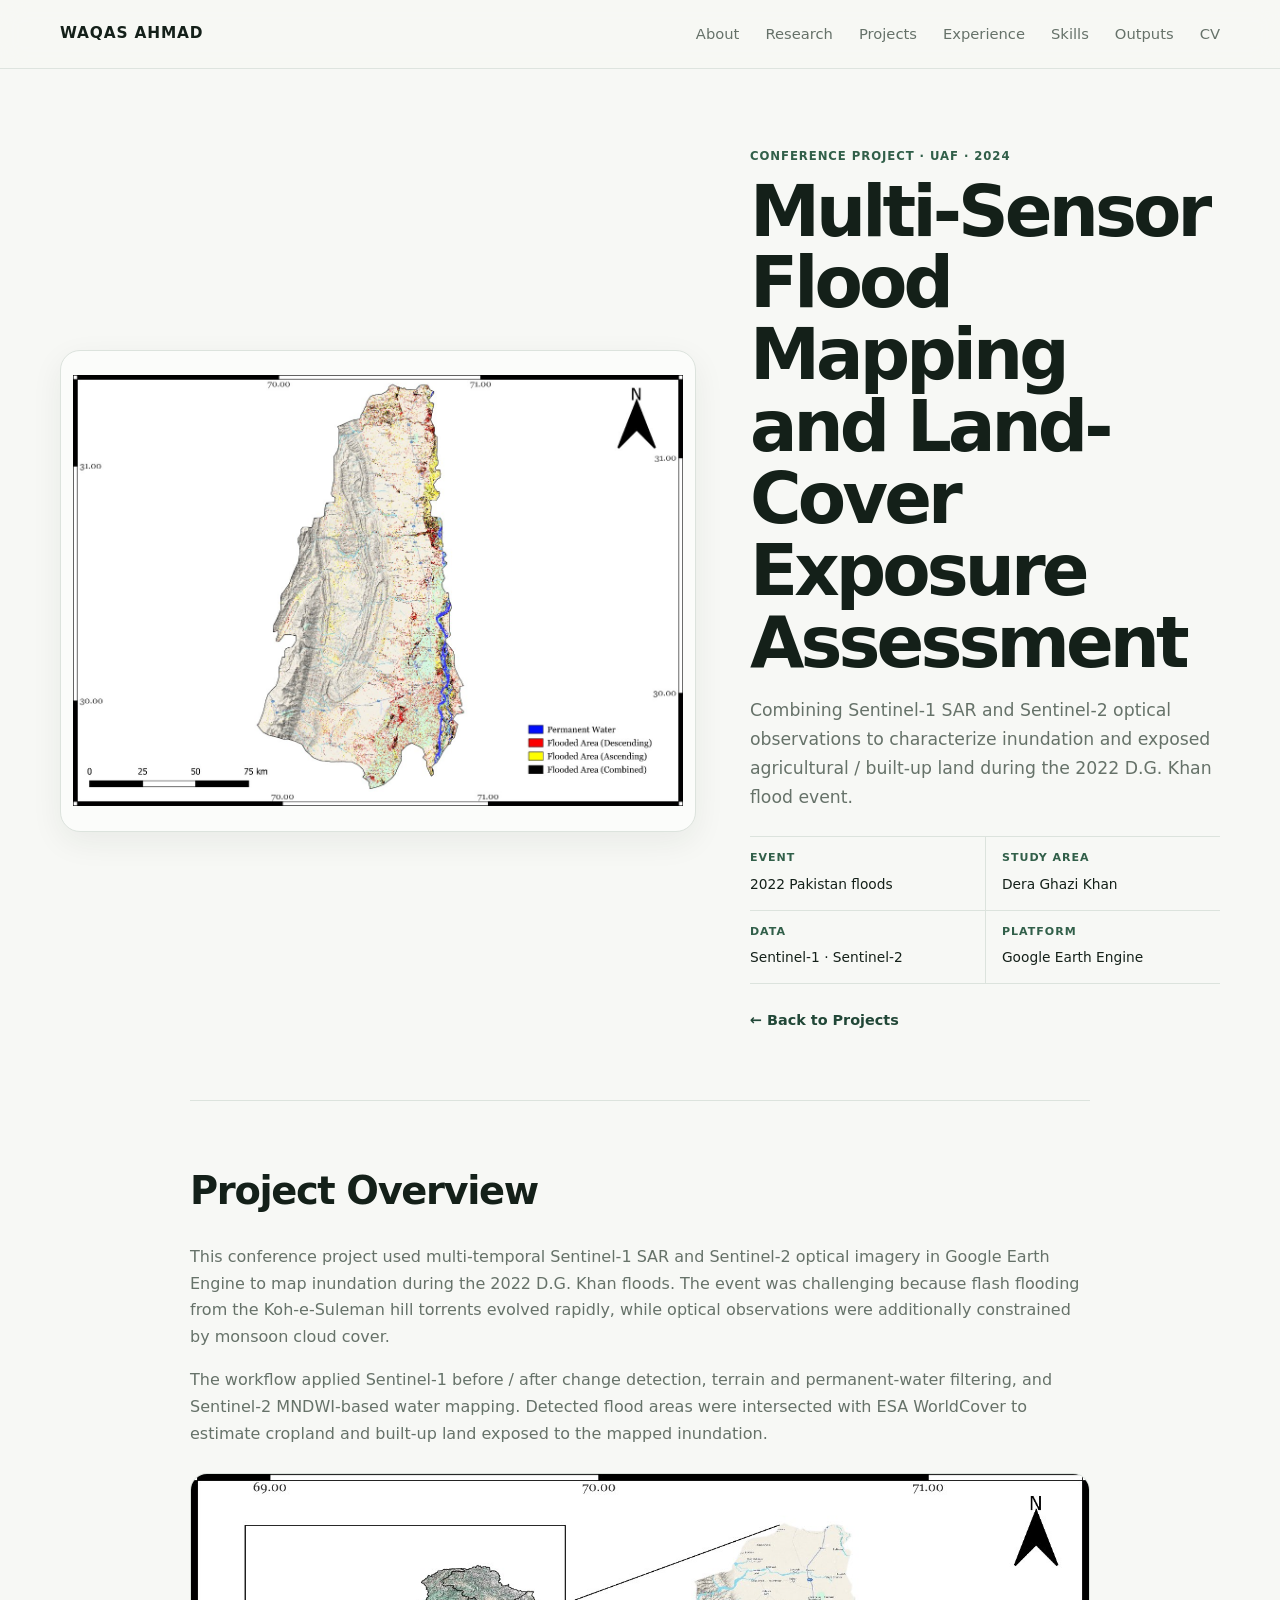
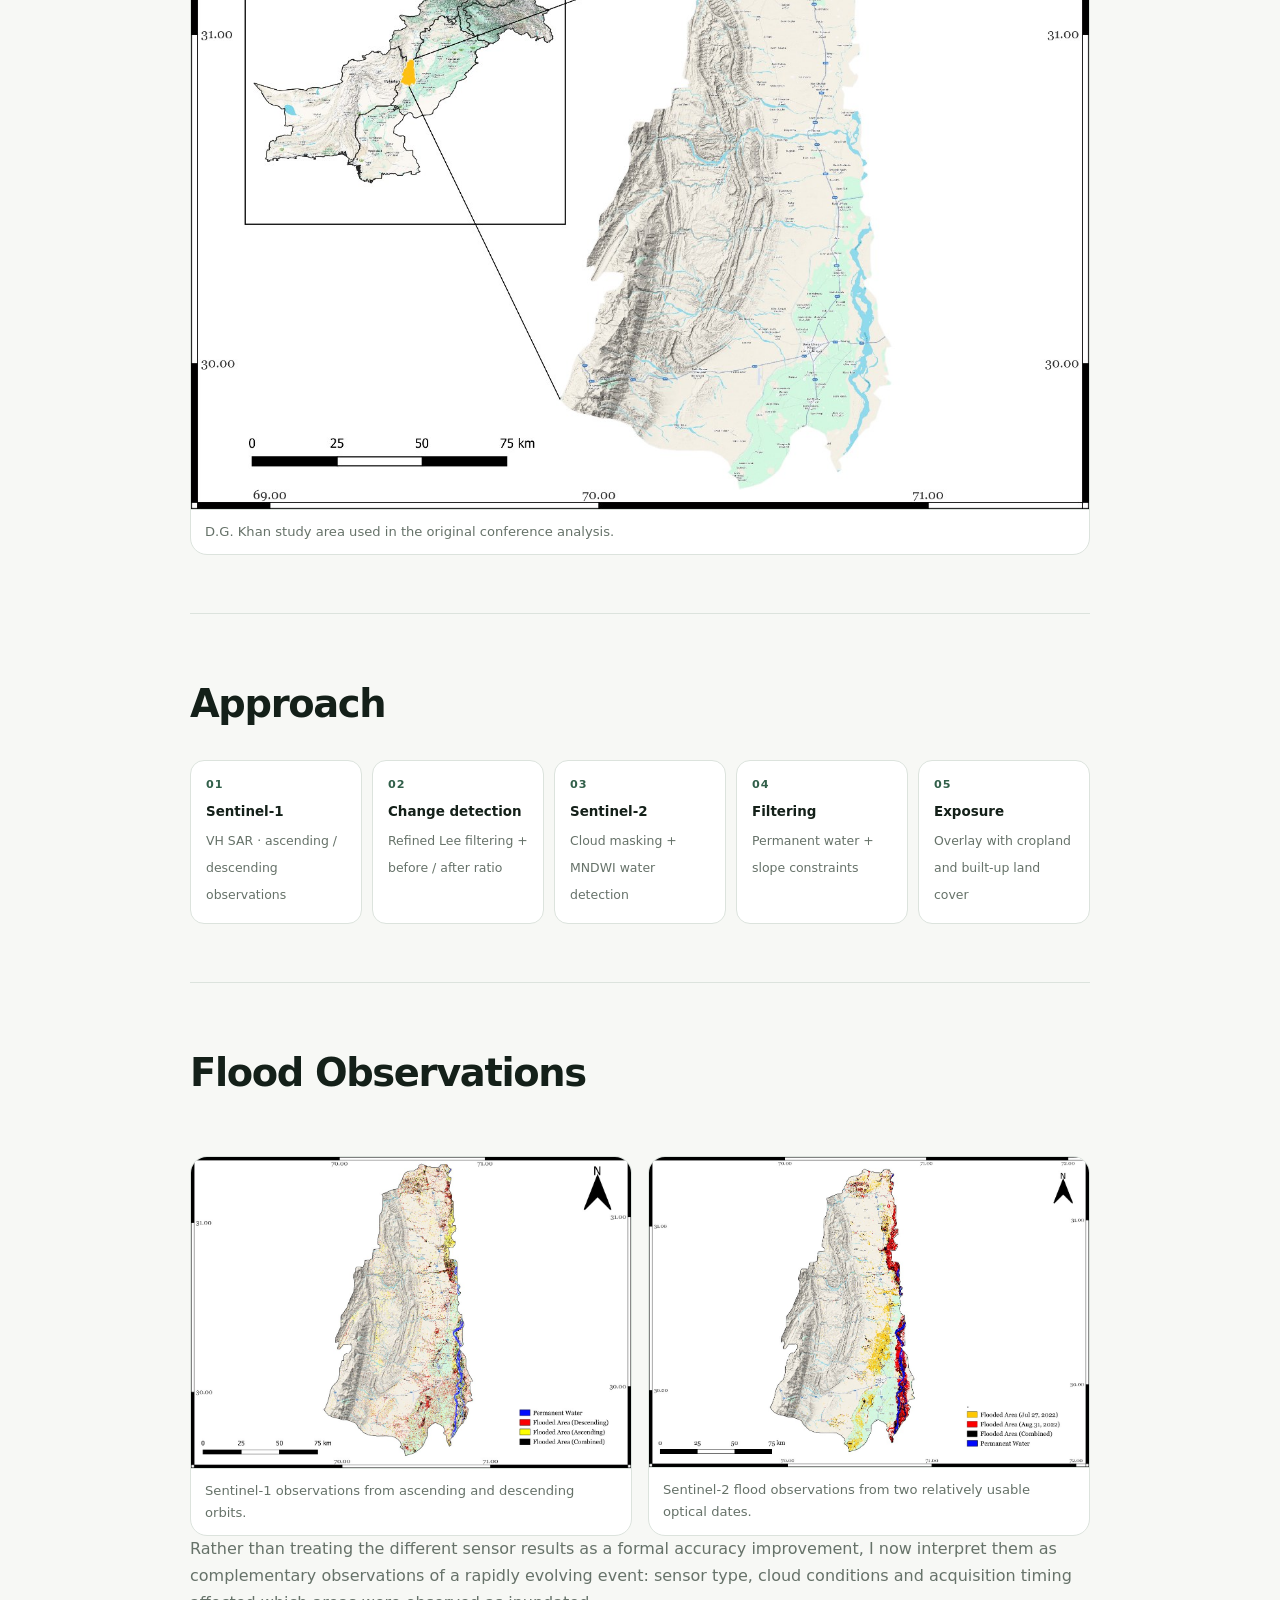
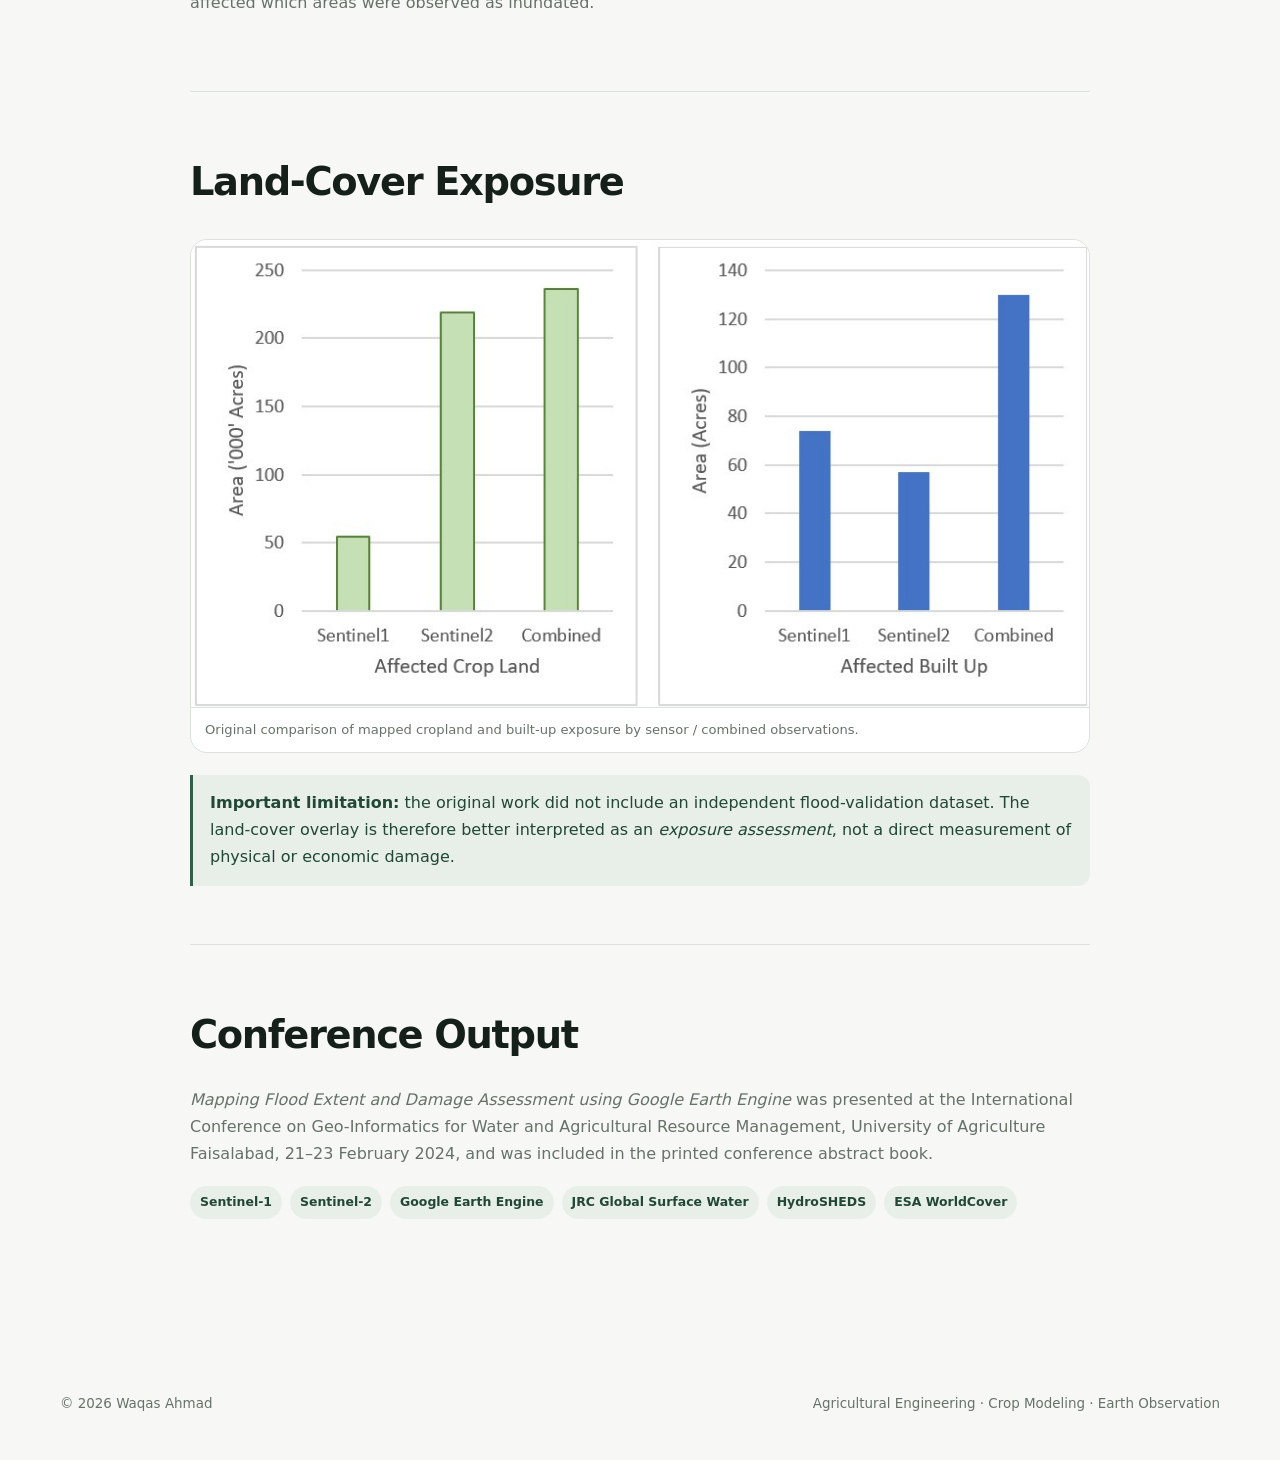
==== projects/flood-mapping.html @ 1b523e3c "Initial portfolio website 1st time uploading portfolio" ====
<!doctype html>
<html lang="en">
<head>
<meta charset="utf-8">
<meta name="viewport" content="width=device-width, initial-scale=1">
<meta name="description" content="Multi-Sensor Flood Mapping and Land-Cover Exposure Assessment — project by Waqas Ahmad.">
<title>Multi-Sensor Flood Mapping and Land-Cover Exposure Assessment | Waqas Ahmad</title>
<link rel="stylesheet" href="../styles.css">
</head>
<body>

<header class="site-header">
  <div class="container navbar">
    <a class="brand" href="../index.html">WAQAS AHMAD</a>
    <button class="menu-btn" aria-label="Toggle navigation">☰</button>
    <nav class="nav">
      <a href="../index.html#about">About</a>
      <a href="../index.html#research">Research</a>
      <a href="../index.html#projects">Projects</a>
      <a href="../index.html#experience">Experience</a>
      <a href="../index.html#skills">Skills</a>
      <a href="../index.html#outputs">Outputs</a>
      <a href="../assets/Waqas_Ahmad_CV.pdf">CV</a>
    </nav>
  </div>
</header>
<main>
<section class="project-page-hero">
  <div class="container project-hero-grid">
    <div class="project-hero-media">
      <img src="../assets/images/flood-sentinel1.jpg" alt="Sentinel-1 flood extent mapping output for D.G. Khan during the 2022 Pakistan floods" data-fallback>
      <span class="fallback-copy"></span>
    </div>
    <div>
      <div class="label">Conference Project · UAF · 2024</div>
      <h1>Multi-Sensor Flood Mapping and Land-Cover Exposure Assessment</h1>
      <p class="project-one-liner">Combining Sentinel-1 SAR and Sentinel-2 optical observations to characterize inundation and exposed agricultural / built-up land during the 2022 D.G. Khan flood event.</p>
      <div class="project-meta"><div class="meta-item"><b>Event</b><span>2022 Pakistan floods</span></div><div class="meta-item"><b>Study area</b><span>Dera Ghazi Khan</span></div><div class="meta-item"><b>Data</b><span>Sentinel-1 · Sentinel-2</span></div><div class="meta-item"><b>Platform</b><span>Google Earth Engine</span></div></div>
      <a class="back" href="../index.html#projects">← Back to Projects</a>
    </div>
  </div>
</section>
<div class="project-body">
  <div class="container content-width">
    
<section class="content-section">
  <h2>Project Overview</h2>
  <p>
    This conference project used multi-temporal Sentinel-1 SAR and Sentinel-2 optical imagery in Google Earth Engine
    to map inundation during the 2022 D.G. Khan floods. The event was challenging because flash flooding from the
    Koh-e-Suleman hill torrents evolved rapidly, while optical observations were additionally constrained by monsoon cloud cover.
  </p>
  <p>
    The workflow applied Sentinel-1 before / after change detection, terrain and permanent-water filtering, and
    Sentinel-2 MNDWI-based water mapping. Detected flood areas were intersected with ESA WorldCover to estimate
    cropland and built-up land exposed to the mapped inundation.
  </p>
  <div class="figure">
    <img src="../assets/images/flood-study-area.jpg" alt="Map of the Dera Ghazi Khan flood-mapping study area">
    <div class="caption">D.G. Khan study area used in the original conference analysis.</div>
  </div>
</section>

<section class="content-section">
  <h2>Approach</h2>
  <div class="workflow">
    <div class="workflow-step"><div class="step-num">01</div><b>Sentinel-1</b><span>VH SAR · ascending / descending observations</span></div>
    <div class="workflow-step"><div class="step-num">02</div><b>Change detection</b><span>Refined Lee filtering + before / after ratio</span></div>
    <div class="workflow-step"><div class="step-num">03</div><b>Sentinel-2</b><span>Cloud masking + MNDWI water detection</span></div>
    <div class="workflow-step"><div class="step-num">04</div><b>Filtering</b><span>Permanent water + slope constraints</span></div>
    <div class="workflow-step"><div class="step-num">05</div><b>Exposure</b><span>Overlay with cropland and built-up land cover</span></div>
  </div>
</section>

<section class="content-section">
  <h2>Flood Observations</h2>
  <div class="figure-grid">
    <div class="figure">
      <img src="../assets/images/flood-sentinel1.jpg" alt="Flood extent mapped from Sentinel-1 ascending and descending SAR observations in D.G. Khan">
      <div class="caption">Sentinel-1 observations from ascending and descending orbits.</div>
    </div>
    <div class="figure">
      <img src="../assets/images/flood-sentinel2.jpg" alt="Flood water mapped from Sentinel-2 optical images on July 27 and August 31 2022">
      <div class="caption">Sentinel-2 flood observations from two relatively usable optical dates.</div>
    </div>
  </div>
  <p>
    Rather than treating the different sensor results as a formal accuracy improvement, I now interpret them as
    complementary observations of a rapidly evolving event: sensor type, cloud conditions and acquisition timing affected
    which areas were observed as inundated.
  </p>
</section>

<section class="content-section">
  <h2>Land-Cover Exposure</h2>
  <div class="figure">
    <img src="../assets/images/flood-exposure.jpg" alt="Comparison of cropland and built-up area exposed to mapped flooding using Sentinel-1, Sentinel-2 and combined observations">
    <div class="caption">Original comparison of mapped cropland and built-up exposure by sensor / combined observations.</div>
  </div>
  <div class="note">
    <strong>Important limitation:</strong> the original work did not include an independent flood-validation dataset.
    The land-cover overlay is therefore better interpreted as an <em>exposure assessment</em>, not a direct measurement
    of physical or economic damage.
  </div>
</section>

<section class="content-section">
  <h2>Conference Output</h2>
  <p>
    <em>Mapping Flood Extent and Damage Assessment using Google Earth Engine</em> was presented at the
    International Conference on Geo-Informatics for Water and Agricultural Resource Management,
    University of Agriculture Faisalabad, 21–23 February 2024, and was included in the printed conference abstract book.
  </p>
  <div class="data-tools">
    <span>Sentinel-1</span><span>Sentinel-2</span><span>Google Earth Engine</span><span>JRC Global Surface Water</span><span>HydroSHEDS</span><span>ESA WorldCover</span>
  </div>
</section>

  </div>
</div>
</main>

<footer class="footer">
  <div class="container footer-row">
    <span>© 2026 Waqas Ahmad</span>
    <span>Agricultural Engineering · Crop Modeling · Earth Observation</span>
  </div>
</footer>
<script src="../script.js"></script>
</body>
</html>
---- styles.css ----
:root{
  --bg:#f7f8f5;
  --surface:#ffffff;
  --surface-2:#f0f3ef;
  --text:#142019;
  --muted:#667269;
  --line:#dce3dd;
  --accent:#315f49;
  --accent-dark:#214737;
  --accent-soft:#e8efe9;
  --shadow:0 10px 32px rgba(24,42,31,.065);
  --radius:18px;
  --max:1160px;
}
*{box-sizing:border-box}
html{scroll-behavior:smooth}
body{
  margin:0;background:var(--bg);color:var(--text);
  font-family:Inter,ui-sans-serif,system-ui,-apple-system,BlinkMacSystemFont,"Segoe UI",sans-serif;
  line-height:1.68;-webkit-font-smoothing:antialiased;
}
img{display:block;max-width:100%}
a{color:inherit;text-decoration:none}
p{margin-top:0}
.container{width:min(calc(100% - 40px),var(--max));margin:0 auto}

/* Header */
.site-header{
  position:sticky;top:0;z-index:50;
  background:rgba(247,248,245,.91);
  backdrop-filter:blur(13px);
  border-bottom:1px solid rgba(220,227,221,.9);
}
.navbar{min-height:68px;display:flex;align-items:center;justify-content:space-between;gap:24px}
.brand{font-size:.96rem;font-weight:900;letter-spacing:.055em}
.nav{display:flex;align-items:center;gap:26px;color:var(--muted);font-size:.92rem}
.nav a:hover{color:var(--text)}
.menu-btn{display:none;border:0;background:transparent;font-size:1.4rem;cursor:pointer}

/* Hero */
.hero{padding:100px 0 86px}
.hero-grid{display:grid;grid-template-columns:1.38fr .62fr;gap:76px;align-items:center}
.eyebrow{
  color:var(--accent);font-size:.79rem;font-weight:900;
  letter-spacing:.125em;text-transform:uppercase;margin-bottom:18px;
}
.hero h1{
  font-size:clamp(3.6rem,8vw,6.1rem);line-height:.95;letter-spacing:-.065em;margin:0;
}
.hero-intro{
  margin:26px 0 0;max-width:800px;
  color:#355247;font-size:clamp(1.16rem,2vw,1.5rem);line-height:1.5;font-weight:560;
}
.actions{display:flex;gap:11px;flex-wrap:wrap;margin-top:30px}
.button{
  display:inline-flex;min-height:46px;align-items:center;justify-content:center;
  border:1px solid var(--text);border-radius:999px;padding:0 18px;
  font-size:.91rem;font-weight:800;transition:.18s ease;
}
.button:hover{transform:translateY(-1px)}
.button.primary{background:var(--text);color:#fff}
.portrait{
  padding:16px;background:var(--surface);border:1px solid var(--line);
  border-radius:26px;box-shadow:var(--shadow)
}
.portrait img{
  width:100%;aspect-ratio:1/1.13;object-fit:cover;object-position:center 27%;
  border-radius:17px
}
.quick-facts{
  margin-top:36px;border-top:1px solid var(--line);
  display:grid;grid-template-columns:repeat(3,1fr);max-width:820px
}
.quick-fact{padding:16px 22px 0 0}
.quick-fact b{display:block;font-size:.85rem}
.quick-fact span{color:var(--muted);font-size:.86rem}

/* Main sections */
.section{padding:88px 0}
.section + .section{border-top:1px solid rgba(220,227,221,.7)}
.section-heading{
  font-size:clamp(2.3rem,4.7vw,3.55rem);letter-spacing:-.045em;line-height:1.06;
  margin:0 0 38px
}
.section-kicker{
  color:var(--accent);text-transform:uppercase;letter-spacing:.115em;
  font-size:.76rem;font-weight:900;margin-bottom:8px
}
.prose{max-width:900px;color:var(--muted);font-size:1.035rem}
.prose p{margin-bottom:17px}
.prose strong{color:var(--text)}

/* Research interests */
.interest-list{border-top:1px solid var(--line)}
.interest{
  display:grid;grid-template-columns:58px 1fr;gap:24px;
  padding:23px 0;border-bottom:1px solid var(--line)
}
.interest-num{color:var(--accent);font-size:.78rem;font-weight:900;letter-spacing:.08em}
.interest h3{margin:0 0 7px;font-size:1.18rem;line-height:1.35}
.interest p{margin:0;color:var(--muted);max-width:900px}

/* Project showcase */
.project-block-title{
  color:var(--accent);font-size:.77rem;letter-spacing:.12em;text-transform:uppercase;
  font-weight:900;margin:0 0 16px
}
.featured-grid{display:grid;grid-template-columns:1fr 1fr;gap:22px;margin-bottom:32px}
.featured-card{
  background:var(--surface);border:1px solid var(--line);border-radius:20px;
  overflow:hidden;box-shadow:var(--shadow);display:grid;grid-template-columns:.9fr 1.1fr;
  min-height:390px;transition:.18s ease
}
.featured-card:hover,.small-project:hover{transform:translateY(-2px);box-shadow:0 15px 36px rgba(24,42,31,.09)}
.project-visual{
  min-height:280px;background:linear-gradient(135deg,rgba(49,95,73,.13),rgba(49,95,73,.025)),var(--surface-2);
  overflow:hidden;position:relative
}
.project-visual img{width:100%;height:100%;object-fit:cover}
.project-visual.missing-image{display:grid;place-items:center;padding:24px;text-align:center}
.project-visual.missing-image img{display:none}
.fallback-copy{display:none;color:var(--muted);font-size:.9rem;max-width:290px;line-height:1.5}
.missing-image .fallback-copy{display:block}
.featured-body{padding:25px;display:flex;flex-direction:column}
.label{
  color:var(--accent);font-size:.73rem;letter-spacing:.08em;text-transform:uppercase;font-weight:900
}
.featured-card h3,.small-project h3{
  margin:9px 0 11px;font-size:1.35rem;line-height:1.25;letter-spacing:-.025em
}
.featured-card p,.small-project p{color:var(--muted);font-size:.93rem}
.chips{display:flex;gap:7px;flex-wrap:wrap;margin:2px 0 17px}
.chip{
  background:var(--accent-soft);color:var(--accent-dark);
  padding:5px 9px;border-radius:999px;font-size:.73rem;font-weight:780
}
.project-go{margin-top:auto;color:var(--accent-dark);font-weight:850;font-size:.9rem}
.small-project-grid{display:grid;grid-template-columns:repeat(3,1fr);gap:18px}
.small-project{
  background:var(--surface);border:1px solid var(--line);border-radius:18px;
  box-shadow:var(--shadow);overflow:hidden;transition:.18s ease
}
.small-project .project-visual{height:190px;min-height:190px}
.small-project-body{padding:20px}

/* Experience */
.timeline{border-top:1px solid var(--line)}
.role{
  display:grid;grid-template-columns:185px 1fr;gap:34px;
  padding:26px 0;border-bottom:1px solid var(--line)
}
.role-date{color:var(--muted);font-size:.91rem}
.role h3{margin:0 0 5px;font-size:1.13rem}
.role .affiliation{font-size:.88rem;color:var(--accent);font-weight:750;margin-bottom:7px}
.role p{margin:0;color:var(--muted)}

/* Education */
.edu-grid{display:grid;grid-template-columns:repeat(3,1fr);gap:16px}
.edu{
  padding:22px;background:var(--surface);border:1px solid var(--line);
  border-radius:18px
}
.edu .year{font-size:.76rem;color:var(--accent);font-weight:900;letter-spacing:.09em;text-transform:uppercase}
.edu h3{font-size:1.04rem;line-height:1.36;margin:8px 0 6px}
.edu p{font-size:.91rem;color:var(--muted);margin:0}
.edu .detail{margin-top:10px;font-size:.87rem}

/* Field */
.field-grid{display:grid;grid-template-columns:.9fr 1.1fr;gap:28px;align-items:start}
.field-copy{
  background:var(--surface);border:1px solid var(--line);border-radius:18px;padding:24px
}
.field-copy p{color:var(--muted)}
.field-copy ul{color:var(--muted);padding-left:19px;margin-bottom:0}
.field-gallery{display:grid;grid-template-columns:1fr 1fr;gap:12px}
.field-photo{
  aspect-ratio:4/3;border:1px solid var(--line);border-radius:14px;overflow:hidden;
  background:linear-gradient(135deg,rgba(49,95,73,.13),rgba(49,95,73,.025)),var(--surface-2)
}
.field-photo img{width:100%;height:100%;object-fit:cover}
.field-photo.missing-image{display:grid;place-items:center;padding:16px;text-align:center}
.field-photo.missing-image img{display:none}
.field-photo .fallback-copy{font-size:.8rem}

/* Skills */
.skills{display:grid;grid-template-columns:1fr 1fr;border-top:1px solid var(--line)}
.skill{padding:23px 28px 23px 0;border-bottom:1px solid var(--line)}
.skill:nth-child(odd){border-right:1px solid var(--line)}
.skill:nth-child(even){padding-left:28px}
.skill h3{margin:0 0 8px;font-size:1.06rem}
.skill p{margin:0;color:var(--muted);font-size:.93rem}

/* Outputs */
.outputs{display:grid;gap:13px}
.output{
  display:grid;grid-template-columns:180px 1fr;gap:22px;
  background:var(--surface);border:1px solid var(--line);border-radius:16px;padding:20px
}
.output-status{color:var(--accent);font-size:.79rem;font-weight:900}
.output h3{font-size:1rem;margin:0 0 6px;line-height:1.4}
.output p{margin:0;color:var(--muted);font-size:.91rem}

/* Contact */
.contact{
  padding:40px;background:var(--text);color:#fff;border-radius:26px;
  display:flex;justify-content:space-between;align-items:flex-end;gap:24px
}
.contact h2{font-size:clamp(2rem,4vw,3rem);margin:0 0 9px;letter-spacing:-.04em}
.contact p{margin:0;color:#cbd5ce;max-width:680px}
.contact-links{display:flex;gap:9px;flex-wrap:wrap}
.contact-links a{border:1px solid #617168;border-radius:999px;padding:9px 13px;font-size:.88rem;font-weight:780}

/* Project pages */
.project-page-hero{padding:78px 0 66px}
.project-hero-grid{display:grid;grid-template-columns:1.15fr .85fr;gap:54px;align-items:center}
.project-hero-media{
  min-height:480px;border:1px solid var(--line);border-radius:20px;overflow:hidden;
  background:var(--surface-2);box-shadow:var(--shadow)
}
.project-hero-media img{width:100%;height:100%;min-height:480px;object-fit:cover}
.project-hero-media.missing-image{display:grid;place-items:center;padding:30px;text-align:center}
.project-hero-media.missing-image img{display:none}
.project-page-hero h1{
  margin:10px 0 17px;font-size:clamp(2.6rem,5.5vw,4.7rem);
  line-height:1.02;letter-spacing:-.055em
}
.project-one-liner{color:var(--muted);font-size:1.08rem}
.project-meta{
  margin-top:24px;border-top:1px solid var(--line);
  display:grid;grid-template-columns:1fr 1fr;gap:0
}
.meta-item{padding:12px 16px 12px 0;border-bottom:1px solid var(--line)}
.meta-item:nth-child(even){padding-left:16px;border-left:1px solid var(--line)}
.meta-item b{display:block;color:var(--accent);font-size:.69rem;text-transform:uppercase;letter-spacing:.09em;margin-bottom:3px}
.meta-item span{font-size:.86rem}
.project-body{padding:0 0 88px}
.content-width{max-width:900px;margin:0 auto}
.content-section{padding:58px 0;border-top:1px solid var(--line)}
.content-section h2{
  font-size:clamp(1.75rem,3vw,2.45rem);margin:0 0 20px;letter-spacing:-.035em
}
.content-section h3{margin:25px 0 8px}
.content-section p,.content-section li{color:var(--muted)}
.content-section ul{padding-left:21px}
.figure-grid{display:grid;grid-template-columns:1fr 1fr;gap:16px;margin-top:25px}
.figure{
  margin:25px 0 0;background:var(--surface);border:1px solid var(--line);
  border-radius:17px;overflow:hidden
}
.figure img{width:100%;height:auto}
.figure.missing-image{min-height:330px;display:grid;place-items:center;padding:25px;text-align:center;background:var(--surface-2)}
.figure.missing-image img{display:none}
.figure .fallback-copy{font-size:.88rem}
.caption{padding:11px 14px;border-top:1px solid var(--line);font-size:.82rem;color:var(--muted)}
.workflow{
  display:grid;grid-template-columns:repeat(5,1fr);gap:10px;margin-top:24px
}
.workflow-step{
  padding:15px;background:var(--surface);border:1px solid var(--line);border-radius:14px
}
.workflow-step b{display:block;font-size:.84rem;margin:6px 0 4px}
.workflow-step span{color:var(--muted);font-size:.78rem;line-height:1.4}
.step-num{color:var(--accent);font-size:.7rem;font-weight:900;letter-spacing:.08em}
.metrics{display:grid;grid-template-columns:repeat(4,1fr);gap:12px;margin-top:25px}
.metric{background:var(--text);color:#fff;border-radius:16px;padding:20px}
.metric strong{display:block;font-size:2rem;letter-spacing:-.045em;line-height:1}
.metric span{display:block;color:#cad5ce;font-size:.82rem;margin-top:7px}
.note{
  border-left:3px solid var(--accent);background:var(--accent-soft);color:var(--accent-dark);
  border-radius:0 12px 12px 0;padding:15px 17px;margin-top:22px
}
.data-tools{display:flex;gap:8px;flex-wrap:wrap;margin-top:18px}
.data-tools span{
  background:var(--accent-soft);color:var(--accent-dark);
  border-radius:999px;padding:6px 10px;font-size:.78rem;font-weight:780
}
.back{display:inline-block;margin-top:24px;color:var(--accent-dark);font-size:.9rem;font-weight:850}

/* Tables */
.clean-table{width:100%;border-collapse:collapse;margin-top:20px;font-size:.9rem}
.clean-table th,.clean-table td{padding:10px 11px;border-bottom:1px solid var(--line);text-align:left}
.clean-table th{font-size:.77rem;text-transform:uppercase;letter-spacing:.07em;color:var(--accent)}

/* Footer */
.footer{padding:28px 0 45px;color:var(--muted);font-size:.84rem}
.footer-row{display:flex;justify-content:space-between;gap:18px;flex-wrap:wrap}

/* Responsive */
@media(max-width:980px){
  .hero-grid,.project-hero-grid{grid-template-columns:1fr}
  .portrait{max-width:470px}
  .featured-grid{grid-template-columns:1fr}
  .small-project-grid{grid-template-columns:1fr 1fr}
  .field-grid{grid-template-columns:1fr}
  .edu-grid{grid-template-columns:1fr}
  .project-hero-media{min-height:380px}
  .project-hero-media img{min-height:380px}
  .workflow{grid-template-columns:1fr 1fr}
  .metrics{grid-template-columns:1fr 1fr}
}
@media(max-width:720px){
  .container{width:min(calc(100% - 28px),var(--max))}
  .menu-btn{display:block}
  .nav{
    display:none;position:absolute;top:68px;left:14px;right:14px;
    padding:16px;background:var(--surface);border:1px solid var(--line);border-radius:15px;
    box-shadow:var(--shadow);flex-direction:column;align-items:flex-start;gap:13px
  }
  .nav.open{display:flex}
  .hero{padding:70px 0}
  .quick-facts{grid-template-columns:1fr}
  .section{padding:68px 0}
  .featured-card{grid-template-columns:1fr}
  .small-project-grid{grid-template-columns:1fr}
  .role{grid-template-columns:1fr;gap:6px}
  .skills{grid-template-columns:1fr}
  .skill,.skill:nth-child(even){padding:20px 0}
  .skill:nth-child(odd){border-right:0}
  .output{grid-template-columns:1fr;gap:6px}
  .contact{flex-direction:column;align-items:flex-start;padding:28px}
  .figure-grid{grid-template-columns:1fr}
  .workflow,.metrics{grid-template-columns:1fr}
  .project-meta{grid-template-columns:1fr}
  .meta-item:nth-child(even){padding-left:0;border-left:0}
}


/* =========================================================
   FINAL HOMEPAGE REFINEMENTS
   ========================================================= */

/* Header quick facts were removed from the HTML. */

/* Research interests: simple academic bullet list */
.research-interest-list {
  margin: 0;
  padding-left: 1.3rem;
  max-width: 960px;
}

.research-interest-list li {
  margin: 0 0 16px;
  padding-left: 4px;
  color: var(--text);
  font-size: 1.08rem;
  font-weight: 540;
  line-height: 1.55;
}

.research-interest-list li::marker {
  color: var(--accent);
  font-size: .8em;
}

/* ---------------------------------------------------------
   PROJECTS — match approved sample layout
   --------------------------------------------------------- */

.sample-featured-grid {
  grid-template-columns: repeat(2, minmax(0, 1fr));
  gap: 24px;
  margin-bottom: 34px;
}

.sample-featured-card {
  display: grid;
  grid-template-columns: minmax(0, .96fr) minmax(0, 1.04fr);
  min-height: 338px;
  border-radius: 18px;
  overflow: hidden;
}

.sample-featured-card .featured-body {
  order: 1;
  padding: 26px 24px;
}

.sample-featured-card .featured-visual {
  order: 2;
  height: 338px;
  min-height: 338px;
  border-left: 1px solid var(--line);
}

.sample-featured-card h3 {
  margin-top: 9px;
  font-size: 1.42rem;
  line-height: 1.24;
}

.sample-featured-card p {
  font-size: .94rem;
  line-height: 1.62;
  margin-bottom: 18px;
}

/* Scientific figures and screenshots should remain visible in full.
   Users can crop their source images manually later if they prefer. */
.figure-fit {
  background: #fbfcfa;
}

.figure-fit img {
  width: 100%;
  height: 100%;
  object-fit: contain !important;
  object-position: center;
  padding: 10px;
}

/* Kisan screenshots usually look better with less inset padding */
.sample-featured-card:nth-child(2) .figure-fit img {
  padding: 5px;
}

/* Selected geospatial work: compact horizontal cards */
.selected-work-title {
  margin-top: 4px;
}

.sample-small-grid {
  grid-template-columns: repeat(3, minmax(0, 1fr));
  gap: 18px;
}

.sample-small-project {
  display: grid;
  grid-template-columns: minmax(0, .48fr) minmax(0, .52fr);
  min-height: 236px;
  overflow: hidden;
}

.sample-small-project .small-project-visual {
  height: 236px;
  min-height: 236px;
  border-right: 1px solid var(--line);
}

.sample-small-project .small-project-body {
  padding: 18px 17px;
  display: flex;
  flex-direction: column;
  min-width: 0;
}

.sample-small-project h3 {
  font-size: 1.12rem;
  line-height: 1.28;
  margin: 8px 0 10px;
}

.sample-small-project p {
  font-size: .84rem;
  line-height: 1.52;
  margin-bottom: 12px;
}

.sample-small-project .chips {
  margin-bottom: 12px;
}

.sample-small-project .chip {
  font-size: .68rem;
  padding: 4px 8px;
}

.sample-small-project .project-go {
  margin-top: auto;
}

/* Ensure placeholders follow the same proportions */
.sample-featured-card .missing-image,
.sample-small-project .missing-image {
  min-height: inherit;
}

/* ---------------------------------------------------------
   Project detail pages: avoid accidental image cropping
   --------------------------------------------------------- */

.project-hero-media {
  background: #fbfcfa;
}

.project-hero-media img {
  object-fit: contain;
  object-position: center;
  padding: 12px;
}

.figure img {
  object-fit: contain;
  object-position: center;
}

/* Keep photos/screenshots natural when explicitly desired */
.photo-fit img {
  object-fit: cover !important;
  padding: 0 !important;
}

/* ---------------------------------------------------------
   Responsive behavior
   --------------------------------------------------------- */

@media (max-width: 1060px) {
  .sample-featured-grid {
    grid-template-columns: 1fr;
  }

  .sample-featured-card {
    min-height: 330px;
  }

  .sample-small-grid {
    grid-template-columns: 1fr;
  }

  .sample-small-project {
    grid-template-columns: 250px 1fr;
    min-height: 220px;
  }

  .sample-small-project .small-project-visual {
    height: 220px;
    min-height: 220px;
  }
}

@media (max-width: 720px) {
  .sample-featured-card {
    grid-template-columns: 1fr;
  }

  .sample-featured-card .featured-body {
    order: 2;
  }

  .sample-featured-card .featured-visual {
    order: 1;
    border-left: 0;
    border-bottom: 1px solid var(--line);
    height: 280px;
    min-height: 280px;
  }

  .sample-small-project {
    grid-template-columns: 1fr;
  }

  .sample-small-project .small-project-visual {
    height: 240px;
    min-height: 240px;
    border-right: 0;
    border-bottom: 1px solid var(--line);
  }

  .research-interest-list li {
    font-size: 1rem;
  }
}


/* =========================================================
   PROJECTS — FINAL SAMPLE-MATCHED LAYOUT
   ========================================================= */

.projects-section .section-heading {
  margin-bottom: 28px;
}

/* Two sample-like wide cards */
.projects-section .sample-featured-grid {
  display: grid;
  grid-template-columns: repeat(2, minmax(0, 1fr));
  gap: 24px;
  margin-bottom: 30px;
}

.projects-section .sample-featured-card {
  aspect-ratio: 1.78 / 1;
  min-height: 0;
  display: grid;
  grid-template-columns: 49% 51%;
  overflow: hidden;
  border-radius: 18px;
}

.projects-section .sample-featured-card .featured-body {
  order: 1;
  padding: clamp(18px, 2vw, 28px);
  display: flex;
  flex-direction: column;
  min-width: 0;
}

.projects-section .sample-featured-card .featured-visual {
  order: 2;
  height: 100%;
  min-height: 0;
  border-left: 1px solid var(--line);
}

.projects-section .sample-featured-card h3 {
  margin: 0 0 13px;
  font-size: clamp(1.02rem, 1.45vw, 1.45rem);
  line-height: 1.2;
  letter-spacing: -.025em;
}

.projects-section .sample-featured-card .chips {
  margin: 0 0 14px;
  gap: 7px;
}

.projects-section .sample-featured-card .chip {
  font-size: clamp(.62rem, .72vw, .76rem);
  padding: 5px 9px;
}

.projects-section .sample-featured-card p {
  margin: 0 0 14px;
  font-size: clamp(.76rem, .92vw, .94rem);
  line-height: 1.58;
}

.projects-section .sample-featured-card .project-go {
  margin-top: auto;
}

/* Figures should show fully; actual Kisan screenshot can crop to fill */
.projects-section .sample-featured-card .figure-fit img {
  width: 100%;
  height: 100%;
  object-fit: contain !important;
  object-position: center;
  padding: 10px;
}

.projects-section .kisan-featured .photo-fit img {
  width: 100%;
  height: 100%;
  object-fit: cover !important;
  object-position: center;
  padding: 0 !important;
}

/* Three sample-like compact horizontal cards */
.projects-section .sample-small-grid {
  display: grid;
  grid-template-columns: repeat(3, minmax(0, 1fr));
  gap: 18px;
}

.projects-section .sample-small-project {
  aspect-ratio: 1.70 / 1;
  min-height: 0;
  display: grid;
  grid-template-columns: 45% 55%;
  overflow: hidden;
  border-radius: 17px;
}

.projects-section .sample-small-project .small-project-visual {
  height: 100%;
  min-height: 0;
  border-right: 1px solid var(--line);
}

.projects-section .sample-small-project .small-project-body {
  padding: clamp(13px, 1.45vw, 19px);
  display: flex;
  flex-direction: column;
  min-width: 0;
}

.projects-section .sample-small-project h3 {
  margin: 0 0 10px;
  font-size: clamp(.88rem, 1.08vw, 1.08rem);
  line-height: 1.23;
  letter-spacing: -.02em;
}

.projects-section .sample-small-project .chips {
  margin: 0 0 10px;
  gap: 6px;
}

.projects-section .sample-small-project .chip {
  padding: 4px 7px;
  font-size: clamp(.58rem, .64vw, .68rem);
}

.projects-section .sample-small-project p {
  margin: 0 0 10px;
  font-size: clamp(.69rem, .78vw, .82rem);
  line-height: 1.45;
}

.projects-section .sample-small-project .project-go {
  margin-top: auto;
  font-size: clamp(.72rem, .82vw, .86rem);
}

.projects-section .sample-small-project .figure-fit img {
  width: 100%;
  height: 100%;
  object-fit: contain !important;
  object-position: center;
  padding: 7px;
}

/* Keep the project subheads close to the sample */
.projects-section .project-block-title {
  margin-bottom: 14px;
}

.projects-section .selected-work-title {
  margin-top: 0;
}

/* At medium widths, preserve the two/three-column hierarchy,
   but compress the typography rather than creating tall cards. */
@media (max-width: 1060px) and (min-width: 761px) {
  .projects-section .sample-featured-grid {
    grid-template-columns: repeat(2, minmax(0, 1fr));
    gap: 20px;
  }

  .projects-section .sample-featured-card {
    aspect-ratio: 1.72 / 1;
    grid-template-columns: 48% 52%;
  }

  .projects-section .sample-featured-card .featured-body {
    padding: 19px;
  }

  .projects-section .sample-featured-card h3 {
    font-size: 1.08rem;
  }

  .projects-section .sample-featured-card p {
    font-size: .78rem;
  }

  .projects-section .sample-featured-card .chip {
    font-size: .61rem;
    padding: 4px 7px;
  }

  .projects-section .sample-small-grid {
    grid-template-columns: repeat(3, minmax(0, 1fr));
    gap: 15px;
  }

  .projects-section .sample-small-project {
    aspect-ratio: 1.56 / 1;
    grid-template-columns: 44% 56%;
  }

  .projects-section .sample-small-project .small-project-body {
    padding: 12px;
  }

  .projects-section .sample-small-project h3 {
    font-size: .88rem;
  }

  .projects-section .sample-small-project p {
    font-size: .67rem;
  }

  .projects-section .sample-small-project .chip {
    font-size: .54rem;
    padding: 3px 6px;
  }

  .projects-section .sample-small-project .project-go {
    font-size: .68rem;
  }
}

/* Mobile: clean stacked cards */
@media (max-width: 760px) {
  .projects-section .sample-featured-grid,
  .projects-section .sample-small-grid {
    grid-template-columns: 1fr;
  }

  .projects-section .sample-featured-card,
  .projects-section .sample-small-project {
    aspect-ratio: auto;
    grid-template-columns: 1fr;
  }

  .projects-section .sample-featured-card .featured-body,
  .projects-section .sample-small-project .small-project-body {
    order: 2;
    padding: 20px;
  }

  .projects-section .sample-featured-card .featured-visual,
  .projects-section .sample-small-project .small-project-visual {
    order: 1;
    height: 260px;
    border-left: 0;
    border-right: 0;
    border-bottom: 1px solid var(--line);
  }

  .projects-section .sample-featured-card h3,
  .projects-section .sample-small-project h3 {
    font-size: 1.1rem;
  }

  .projects-section .sample-featured-card p,
  .projects-section .sample-small-project p {
    font-size: .84rem;
  }
}


/* =========================================================
   PROJECTS — FINAL SAMPLE-MATCHED IMPLEMENTATION
   Dedicated square homepage thumbnails: 1200 × 1200 px.
   ========================================================= */

.portfolio-projects {
  overflow: visible;
}

.projects-container {
  width: min(calc(100% - 48px), 1480px);
  margin: 0 auto;
}

.projects-heading {
  margin-bottom: 34px;
}

/* ---------- Featured cards ---------- */

.home-featured-grid {
  display: grid;
  grid-template-columns: repeat(2, minmax(0, 1fr));
  gap: 28px;
  margin-bottom: 34px;
}

.home-featured-card {
  display: grid;
  grid-template-columns: minmax(0, 44%) minmax(0, 56%);
  align-items: stretch;
  background: var(--surface);
  border: 1px solid var(--line);
  border-radius: 20px;
  box-shadow: var(--shadow);
  overflow: hidden;
  min-height: 390px;
}

.home-project-copy {
  display: flex;
  flex-direction: column;
  min-width: 0;
  padding: 28px 26px 26px 28px;
}

.home-project-copy h3 {
  margin: 0 0 16px;
  font-size: clamp(1.25rem, 1.75vw, 1.62rem);
  line-height: 1.22;
  letter-spacing: -.03em;
}

.home-project-copy .chips {
  margin: 0 0 20px;
}

.home-project-copy p {
  margin: 0;
  color: var(--muted);
  font-size: .96rem;
  line-height: 1.68;
  max-width: 31rem;
}

.home-project-copy .project-go {
  margin-top: auto;
  padding-top: 28px;
}

/* Image column starts and ends evenly inside card.
   Equal top/bottom/right breathing room mirrors the approved sample. */
.home-featured-image-wrap {
  margin: 18px 18px 18px 8px;
  border-radius: 14px;
  overflow: hidden;
  background: #fafbf8;
  border: 1px solid rgba(220, 227, 221, .85);
  align-self: stretch;
  display: flex;
  align-items: stretch;
  justify-content: stretch;
}

.home-featured-image-wrap img {
  width: 100%;
  height: 100%;
  object-fit: cover;
  object-position: center;
  display: block;
}

/* ---------- Selected geospatial cards ---------- */

.home-small-grid {
  display: grid;
  grid-template-columns: repeat(3, minmax(0, 1fr));
  gap: 20px;
}

.home-small-card {
  display: grid;
  grid-template-columns: minmax(0, 45%) minmax(0, 55%);
  align-items: stretch;
  background: var(--surface);
  border: 1px solid var(--line);
  border-radius: 18px;
  box-shadow: var(--shadow);
  overflow: hidden;
  min-height: 250px;
}

.home-small-image-wrap {
  margin: 14px 7px 14px 14px;
  border-radius: 12px;
  overflow: hidden;
  background: #fafbf8;
  border: 1px solid rgba(220, 227, 221, .8);
  display: flex;
  align-items: stretch;
}

.home-small-image-wrap img {
  width: 100%;
  height: 100%;
  object-fit: cover;
  object-position: center;
  display: block;
}

.home-small-copy {
  display: flex;
  flex-direction: column;
  min-width: 0;
  padding: 22px 20px 18px 18px;
}

.home-small-copy h3 {
  margin: 0 0 13px;
  font-size: 1.08rem;
  line-height: 1.27;
  letter-spacing: -.02em;
}

.home-small-copy .chips {
  margin: 0 0 14px;
}

.home-small-copy p {
  margin: 0;
  color: var(--muted);
  font-size: .84rem;
  line-height: 1.55;
}

.home-small-copy .project-go {
  margin-top: auto;
  padding-top: 20px;
  font-size: .86rem;
}

/* Keep chip scale restrained like the approved mockup */
.portfolio-projects .chip {
  font-size: .7rem;
  padding: 5px 8px;
}

/* Mobile/tablet */
@media (max-width: 1180px) {
  .projects-container {
    width: min(calc(100% - 36px), 1120px);
  }

  .home-featured-card {
    grid-template-columns: 46% 54%;
  }

  .home-small-grid {
    grid-template-columns: 1fr;
  }

  .home-small-card {
    min-height: 230px;
    grid-template-columns: 250px 1fr;
  }
}

@media (max-width: 860px) {
  .home-featured-grid {
    grid-template-columns: 1fr;
  }

  .home-featured-card {
    grid-template-columns: 44% 56%;
  }
}

@media (max-width: 680px) {
  .projects-container {
    width: min(calc(100% - 28px), 100%);
  }

  .home-featured-card,
  .home-small-card {
    grid-template-columns: 1fr;
  }

  .home-featured-image-wrap,
  .home-small-image-wrap {
    order: 1;
    margin: 14px 14px 0;
    aspect-ratio: 1 / 1;
  }

  .home-project-copy,
  .home-small-copy {
    order: 2;
  }

  .home-featured-card {
    min-height: 0;
  }

  .home-small-card {
    min-height: 0;
  }
}


/* =========================================================
   PROJECTS V3 — IMAGE ABOVE, TEXT BELOW
   Uses the same standard .container width as the rest of site.
   Homepage thumbnail target: 1600 × 1000 px (16:10).
   ========================================================= */

.home-projects .section-heading {
  margin-bottom: 30px;
}

.home-projects .project-block-title {
  margin-bottom: 14px;
}

/* Featured: two equal cards */
.projects-featured-grid {
  display: grid;
  grid-template-columns: repeat(2, minmax(0, 1fr));
  gap: 22px;
  margin-bottom: 32px;
}

/* Secondary: three equal cards */
.projects-small-grid {
  display: grid;
  grid-template-columns: repeat(3, minmax(0, 1fr));
  gap: 18px;
}

.project-card-vertical {
  background: var(--surface);
  border: 1px solid var(--line);
  border-radius: 18px;
  box-shadow: var(--shadow);
  overflow: hidden;
  display: flex;
  flex-direction: column;
  min-width: 0;
  transition: transform .18s ease, box-shadow .18s ease;
}

.project-card-vertical:hover {
  transform: translateY(-2px);
  box-shadow: 0 15px 36px rgba(24,42,31,.09);
}

/* Image frame */
.project-thumb {
  margin: 14px 14px 0;
  aspect-ratio: 16 / 10;
  border-radius: 12px;
  overflow: hidden;
  background: #fafbf8;
  border: 1px solid rgba(220,227,221,.86);
}

.project-thumb img {
  width: 100%;
  height: 100%;
  object-fit: cover;
  object-position: center;
  display: block;
}

/* Body */
.project-card-content {
  display: flex;
  flex-direction: column;
  flex: 1;
  padding: 22px 22px 20px;
}

.project-card-content h3 {
  margin: 0 0 12px;
  line-height: 1.24;
  letter-spacing: -.025em;
}

.project-card-content .chips {
  margin: 0 0 15px;
}

.project-card-content p {
  margin: 0;
  color: var(--muted);
}

.project-card-content .project-go {
  margin-top: auto;
  padding-top: 24px;
}

/* Featured sizing */
.project-card-featured .project-card-content {
  min-height: 245px;
}

.project-card-featured .project-card-content h3 {
  font-size: 1.38rem;
}

.project-card-featured .project-card-content p {
  font-size: .94rem;
  line-height: 1.62;
}

/* Small-card sizing */
.project-card-small .project-card-content {
  min-height: 220px;
  padding: 18px 18px 17px;
}

.project-card-small .project-card-content h3 {
  font-size: 1.03rem;
}

.project-card-small .project-card-content p {
  font-size: .82rem;
  line-height: 1.52;
}

.project-card-small .project-card-content .project-go {
  padding-top: 18px;
  font-size: .84rem;
}

/* Keep chips restrained */
.home-projects .chip {
  font-size: .68rem;
  padding: 5px 8px;
}

/* Responsive */
@media (max-width: 900px) {
  .projects-featured-grid {
    grid-template-columns: 1fr;
  }

  .projects-small-grid {
    grid-template-columns: 1fr 1fr;
  }
}

@media (max-width: 640px) {
  .projects-small-grid {
    grid-template-columns: 1fr;
  }

  .project-card-featured .project-card-content,
  .project-card-small .project-card-content {
    min-height: 0;
  }
}
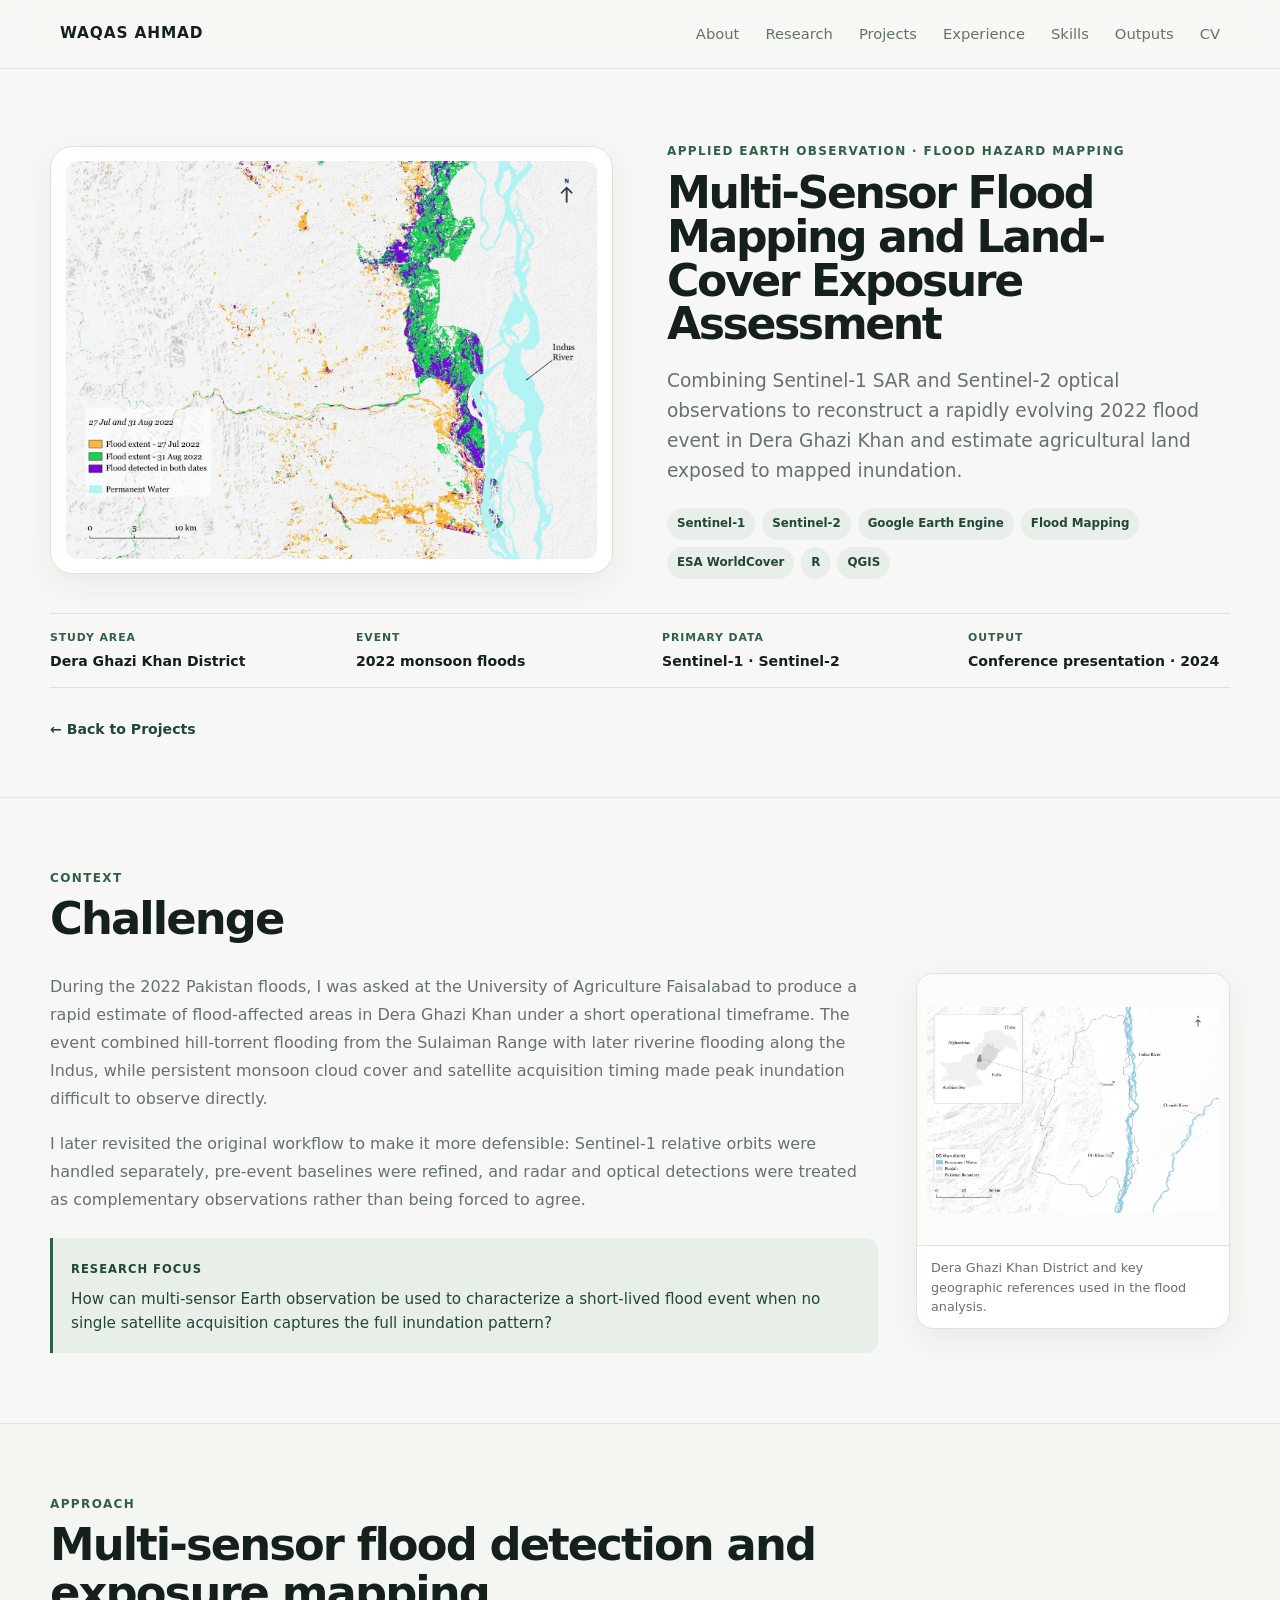
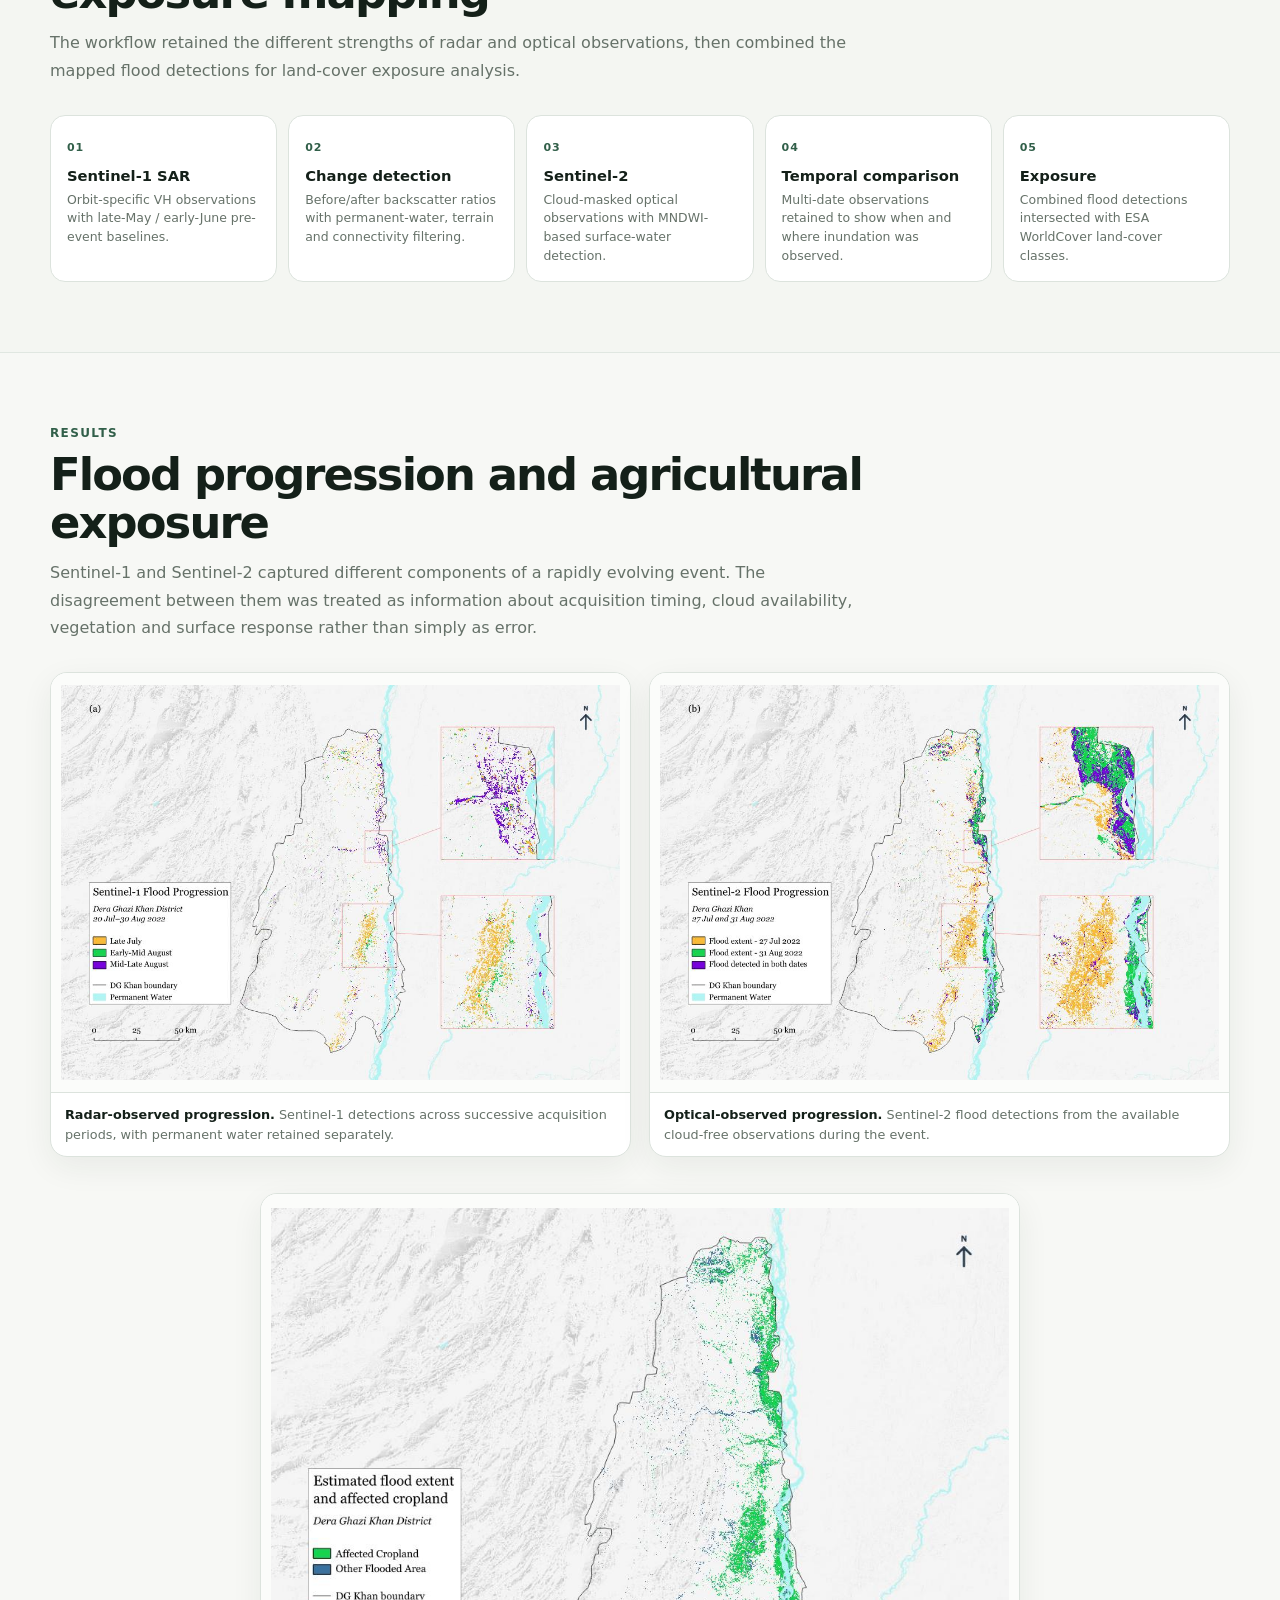
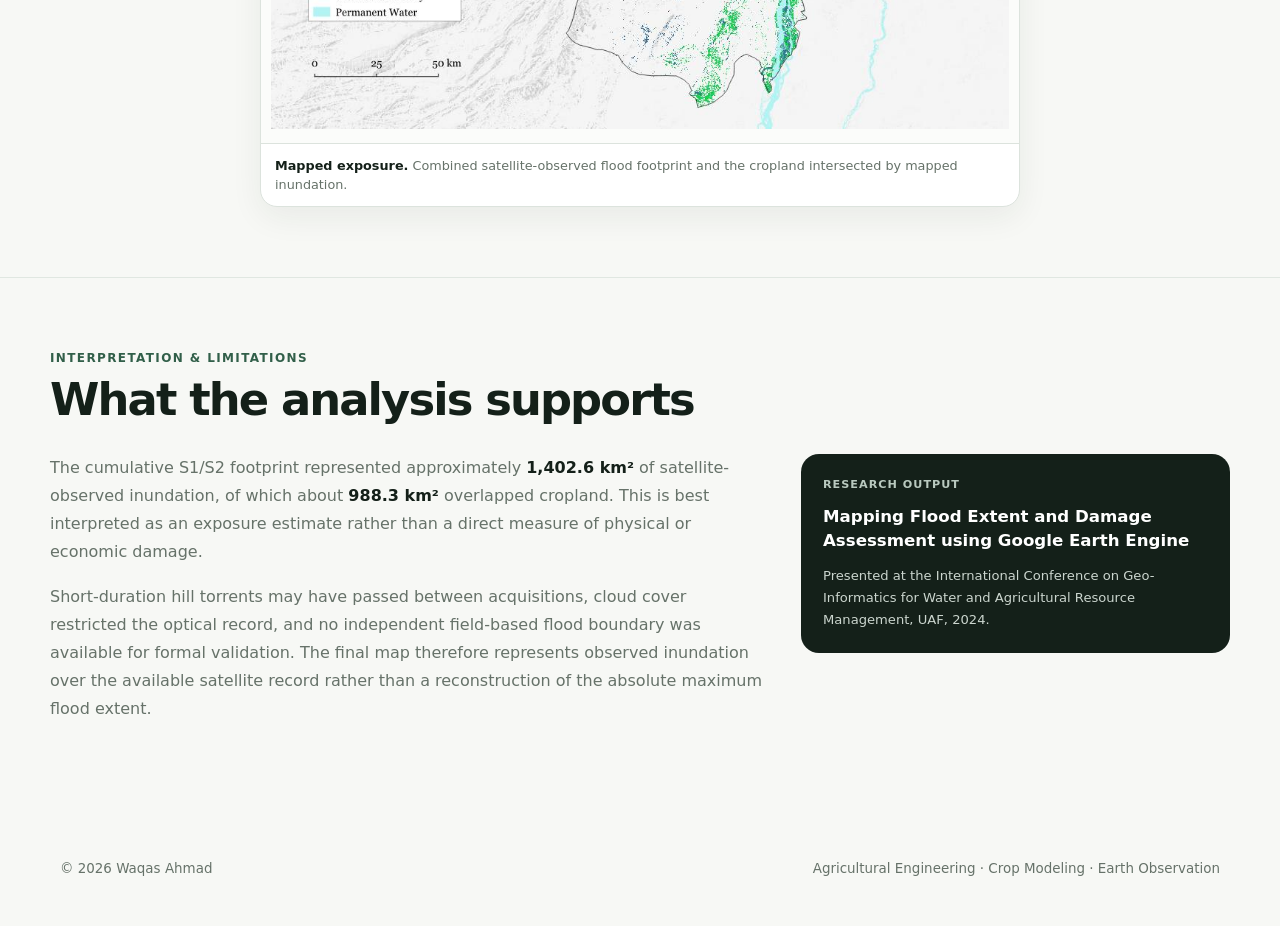
==== commit ab3eedd9: "Latest version - design finalized Some projects need improvement yet." ====
--- a/projects/flood-mapping.html
+++ b/projects/flood-mapping.html
@@ -6,8 +6,9 @@
 <meta name="description" content="Multi-Sensor Flood Mapping and Land-Cover Exposure Assessment — project by Waqas Ahmad.">
 <title>Multi-Sensor Flood Mapping and Land-Cover Exposure Assessment | Waqas Ahmad</title>
 <link rel="stylesheet" href="../styles.css">
+<link rel="stylesheet" href="../project-template.css">
 </head>
-<body>
+<body class="research-project">
 
 <header class="site-header">
   <div class="container navbar">
@@ -24,100 +25,164 @@
     </nav>
   </div>
 </header>
+
 <main>
-<section class="project-page-hero">
-  <div class="container project-hero-grid">
-    <div class="project-hero-media">
-      <img src="../assets/images/flood-sentinel1.jpg" alt="Sentinel-1 flood extent mapping output for D.G. Khan during the 2022 Pakistan floods" data-fallback>
-      <span class="fallback-copy"></span>
+  <section class="rp-hero">
+    <div class="container rp-hero-shell">
+      <div class="rp-hero-grid">
+        <div class="rp-hero-visual">
+          <img src="../assets/images/flood-mapping/flood-hero-image.jpg" alt="Sentinel-2 flood progression map for Dera Ghazi Khan during the 2022 Pakistan floods">
+        </div>
+
+        <div class="rp-hero-copy">
+          <div class="rp-kicker">Applied Earth Observation · Flood Hazard Mapping</div>
+          <h1>Multi-Sensor Flood Mapping and Land-Cover Exposure Assessment</h1>
+          <p class="rp-deck">
+            Combining Sentinel-1 SAR and Sentinel-2 optical observations to reconstruct a rapidly evolving 2022 flood event in Dera Ghazi Khan and estimate agricultural land exposed to mapped inundation.
+          </p>
+
+          <div class="rp-tags" aria-label="Project keywords">
+            <span>Sentinel-1</span>
+            <span>Sentinel-2</span>
+            <span>Google Earth Engine</span>
+            <span>Flood Mapping</span>
+            <span>ESA WorldCover</span>
+            <span>R</span>
+            <span>QGIS</span>
+          </div>
+        </div>
+      </div>
+
+      <div class="rp-meta-strip" aria-label="Project metadata">
+        <div class="rp-meta-item"><span>Study area</span><strong>Dera Ghazi Khan District</strong></div>
+        <div class="rp-meta-item"><span>Event</span><strong>2022 monsoon floods</strong></div>
+        <div class="rp-meta-item"><span>Primary data</span><strong>Sentinel-1 · Sentinel-2</strong></div>
+        <div class="rp-meta-item"><span>Output</span><strong>Conference presentation · 2024</strong></div>
+      </div>
+
+      <a class="rp-back" href="../index.html#projects">← Back to Projects</a>
     </div>
-    <div>
-      <div class="label">Conference Project · UAF · 2024</div>
-      <h1>Multi-Sensor Flood Mapping and Land-Cover Exposure Assessment</h1>
-      <p class="project-one-liner">Combining Sentinel-1 SAR and Sentinel-2 optical observations to characterize inundation and exposed agricultural / built-up land during the 2022 D.G. Khan flood event.</p>
-      <div class="project-meta"><div class="meta-item"><b>Event</b><span>2022 Pakistan floods</span></div><div class="meta-item"><b>Study area</b><span>Dera Ghazi Khan</span></div><div class="meta-item"><b>Data</b><span>Sentinel-1 · Sentinel-2</span></div><div class="meta-item"><b>Platform</b><span>Google Earth Engine</span></div></div>
-      <a class="back" href="../index.html#projects">← Back to Projects</a>
+  </section>
+
+  <section class="rp-section">
+    <div class="container rp-content">
+      <div class="rp-section-heading">
+        <div class="rp-kicker">Context</div>
+        <h2>Challenge</h2>
+      </div>
+
+      <div class="rp-context-grid">
+        <div class="rp-copy">
+          <p>
+            During the 2022 Pakistan floods, I was asked at the University of Agriculture Faisalabad to produce a rapid estimate of flood-affected areas in Dera Ghazi Khan under a short operational timeframe. The event combined hill-torrent flooding from the Sulaiman Range with later riverine flooding along the Indus, while persistent monsoon cloud cover and satellite acquisition timing made peak inundation difficult to observe directly.
+          </p>
+          <p>
+            I later revisited the original workflow to make it more defensible: Sentinel-1 relative orbits were handled separately, pre-event baselines were refined, and radar and optical detections were treated as complementary observations rather than being forced to agree.
+          </p>
+
+          <div class="rp-question">
+            <span>Research focus</span>
+            <p>How can multi-sensor Earth observation be used to characterize a short-lived flood event when no single satellite acquisition captures the full inundation pattern?</p>
+          </div>
+        </div>
+
+        <figure class="rp-side-figure">
+          <img src="../assets/images/flood-mapping/flood-study-area.jpg" alt="Study area map of Dera Ghazi Khan District showing the Indus River and major geographic references">
+          <figcaption>Dera Ghazi Khan District and key geographic references used in the flood analysis.</figcaption>
+        </figure>
+      </div>
     </div>
-  </div>
-</section>
-<div class="project-body">
-  <div class="container content-width">
+  </section>
+
+  <section class="rp-section rp-section-soft">
+    <div class="container rp-content">
+      <div class="rp-section-heading">
+        <div class="rp-kicker">Approach</div>
+        <h2>Multi-sensor flood detection and exposure mapping</h2>
+        <p>
+          The workflow retained the different strengths of radar and optical observations, then combined the mapped flood detections for land-cover exposure analysis.
+        </p>
+      </div>
+
+      <div class="rp-workflow">
+        <article><span>01</span><h3>Sentinel-1 SAR</h3><p>Orbit-specific VH observations with late-May / early-June pre-event baselines.</p></article>
+        <article><span>02</span><h3>Change detection</h3><p>Before/after backscatter ratios with permanent-water, terrain and connectivity filtering.</p></article>
+        <article><span>03</span><h3>Sentinel-2</h3><p>Cloud-masked optical observations with MNDWI-based surface-water detection.</p></article>
+        <article><span>04</span><h3>Temporal comparison</h3><p>Multi-date observations retained to show when and where inundation was observed.</p></article>
+        <article><span>05</span><h3>Exposure</h3><p>Combined flood detections intersected with ESA WorldCover land-cover classes.</p></article>
+      </div>
+    </div>
+  </section>
+
+  <section class="rp-section">
+    <div class="container rp-content">
+      <div class="rp-section-heading">
+        <div class="rp-kicker">Results</div>
+        <h2>Flood progression and agricultural exposure</h2>
+        <p>
+          Sentinel-1 and Sentinel-2 captured different components of a rapidly evolving event. The disagreement between them was treated as information about acquisition timing, cloud availability, vegetation and surface response rather than simply as error.
+        </p>
+      </div>
+
+      
+        <div class="flood-results-top">
+  	 <figure class="rp-figure-card">
+    	   <img src="../assets/images/flood-mapping/flood-sentinel1-progression.jpg"
+           alt="Sentinel-1 temporal flood progression in Dera Ghazi Khan District">
+	  <figcaption>
+      	   <strong>Radar-observed progression.</strong>
+      	   Sentinel-1 detections across successive acquisition periods, with permanent water retained separately.
+    	  </figcaption>
+  	 </figure>
+
+  	 <figure class="rp-figure-card">
+    	   <img src="../assets/images/flood-mapping/flood-sentinel2-progression.jpg"
+           alt="Sentinel-2 temporal flood progression in Dera Ghazi Khan District">
+	  <figcaption>
+           <strong>Optical-observed progression.</strong>
+           Sentinel-2 flood detections from the available cloud-free observations during the event.
+    	  </figcaption>
+  	 </figure>
+	</div>
+
+	 <figure class="rp-figure-card flood-results-main">
+  	   <img src="../assets/images/flood-mapping/flood-impact.jpg"
+           alt="Estimated combined flood extent and affected cropland in Dera Ghazi Khan District">
+
+  	  <figcaption>
+    	    <strong>Mapped exposure.</strong>
+            Combined satellite-observed flood footprint and the cropland intersected by mapped inundation.
+          </figcaption>
+         </figure>
+      </div>
     
-<section class="content-section">
-  <h2>Project Overview</h2>
-  <p>
-    This conference project used multi-temporal Sentinel-1 SAR and Sentinel-2 optical imagery in Google Earth Engine
-    to map inundation during the 2022 D.G. Khan floods. The event was challenging because flash flooding from the
-    Koh-e-Suleman hill torrents evolved rapidly, while optical observations were additionally constrained by monsoon cloud cover.
-  </p>
-  <p>
-    The workflow applied Sentinel-1 before / after change detection, terrain and permanent-water filtering, and
-    Sentinel-2 MNDWI-based water mapping. Detected flood areas were intersected with ESA WorldCover to estimate
-    cropland and built-up land exposed to the mapped inundation.
-  </p>
-  <div class="figure">
-    <img src="../assets/images/flood-study-area.jpg" alt="Map of the Dera Ghazi Khan flood-mapping study area">
-    <div class="caption">D.G. Khan study area used in the original conference analysis.</div>
-  </div>
-</section>
+  </section>
 
-<section class="content-section">
-  <h2>Approach</h2>
-  <div class="workflow">
-    <div class="workflow-step"><div class="step-num">01</div><b>Sentinel-1</b><span>VH SAR · ascending / descending observations</span></div>
-    <div class="workflow-step"><div class="step-num">02</div><b>Change detection</b><span>Refined Lee filtering + before / after ratio</span></div>
-    <div class="workflow-step"><div class="step-num">03</div><b>Sentinel-2</b><span>Cloud masking + MNDWI water detection</span></div>
-    <div class="workflow-step"><div class="step-num">04</div><b>Filtering</b><span>Permanent water + slope constraints</span></div>
-    <div class="workflow-step"><div class="step-num">05</div><b>Exposure</b><span>Overlay with cropland and built-up land cover</span></div>
-  </div>
-</section>
+  <section class="rp-section rp-section-last">
+    <div class="container rp-content">
+      <div class="rp-section-heading">
+        <div class="rp-kicker">Interpretation &amp; limitations</div>
+        <h2>What the analysis supports</h2>
+      </div>
 
-<section class="content-section">
-  <h2>Flood Observations</h2>
-  <div class="figure-grid">
-    <div class="figure">
-      <img src="../assets/images/flood-sentinel1.jpg" alt="Flood extent mapped from Sentinel-1 ascending and descending SAR observations in D.G. Khan">
-      <div class="caption">Sentinel-1 observations from ascending and descending orbits.</div>
+      <div class="rp-interpret-grid">
+        <div class="rp-copy">
+          <p>
+            The cumulative S1/S2 footprint represented approximately <strong>1,402.6 km²</strong> of satellite-observed inundation, of which about <strong>988.3 km²</strong> overlapped cropland. This is best interpreted as an exposure estimate rather than a direct measure of physical or economic damage.
+          </p>
+          <p>
+            Short-duration hill torrents may have passed between acquisitions, cloud cover restricted the optical record, and no independent field-based flood boundary was available for formal validation. The final map therefore represents observed inundation over the available satellite record rather than a reconstruction of the absolute maximum flood extent.
+          </p>
+        </div>
+
+        <aside class="rp-status-card">
+          <span>Research output</span>
+          <h3>Mapping Flood Extent and Damage Assessment using Google Earth Engine</h3>
+          <p>Presented at the International Conference on Geo-Informatics for Water and Agricultural Resource Management, UAF, 2024.</p>
+        </aside>
+      </div>
     </div>
-    <div class="figure">
-      <img src="../assets/images/flood-sentinel2.jpg" alt="Flood water mapped from Sentinel-2 optical images on July 27 and August 31 2022">
-      <div class="caption">Sentinel-2 flood observations from two relatively usable optical dates.</div>
-    </div>
-  </div>
-  <p>
-    Rather than treating the different sensor results as a formal accuracy improvement, I now interpret them as
-    complementary observations of a rapidly evolving event: sensor type, cloud conditions and acquisition timing affected
-    which areas were observed as inundated.
-  </p>
-</section>
-
-<section class="content-section">
-  <h2>Land-Cover Exposure</h2>
-  <div class="figure">
-    <img src="../assets/images/flood-exposure.jpg" alt="Comparison of cropland and built-up area exposed to mapped flooding using Sentinel-1, Sentinel-2 and combined observations">
-    <div class="caption">Original comparison of mapped cropland and built-up exposure by sensor / combined observations.</div>
-  </div>
-  <div class="note">
-    <strong>Important limitation:</strong> the original work did not include an independent flood-validation dataset.
-    The land-cover overlay is therefore better interpreted as an <em>exposure assessment</em>, not a direct measurement
-    of physical or economic damage.
-  </div>
-</section>
-
-<section class="content-section">
-  <h2>Conference Output</h2>
-  <p>
-    <em>Mapping Flood Extent and Damage Assessment using Google Earth Engine</em> was presented at the
-    International Conference on Geo-Informatics for Water and Agricultural Resource Management,
-    University of Agriculture Faisalabad, 21–23 February 2024, and was included in the printed conference abstract book.
-  </p>
-  <div class="data-tools">
-    <span>Sentinel-1</span><span>Sentinel-2</span><span>Google Earth Engine</span><span>JRC Global Surface Water</span><span>HydroSHEDS</span><span>ESA WorldCover</span>
-  </div>
-</section>
-
-  </div>
-</div>
+  </section>
 </main>
 
 <footer class="footer">
@@ -128,4 +193,4 @@
 </footer>
 <script src="../script.js"></script>
 </body>
-</html>+</html>
--- a/styles.css
+++ b/styles.css
@@ -1204,3 +1204,393 @@
     min-height: 0;
   }
 }
+
+/* =========================================================
+   FLOOD MAPPING PROJECT PAGE
+   ========================================================= */
+
+.flood-project .content-width {
+  max-width: 960px;
+}
+
+.flood-project .project-hero-media {
+  min-height: 430px;
+  background: #fbfcfa;
+}
+
+.flood-project .project-hero-media img {
+  min-height: 430px;
+  object-fit: contain;
+  object-position: center;
+  padding: 8px;
+}
+
+.flood-project .content-section > p {
+  max-width: 900px;
+}
+
+.flood-workflow {
+  grid-template-columns: repeat(5, minmax(0, 1fr));
+}
+
+/* Let the two comparison maps use more width than the prose column. */
+.wide-figure-grid {
+  width: min(1160px, calc(100vw - 40px));
+  margin-left: 50%;
+  transform: translateX(-50%);
+}
+
+.flood-comparison-grid {
+  align-items: start;
+}
+
+.flood-comparison-grid .figure {
+  margin-top: 0;
+}
+
+.flood-comparison-grid .figure img {
+  background: #fbfcfa;
+}
+
+.flood-impact-figure {
+  max-width: 900px;
+}
+
+.impact-summary {
+  margin-top: 22px;
+  max-width: 720px;
+  background: var(--surface);
+  border: 1px solid var(--line);
+  border-radius: 16px;
+  padding: 6px 18px 14px;
+  box-shadow: var(--shadow);
+}
+
+.impact-summary .clean-table {
+  margin-top: 0;
+}
+
+.impact-summary .clean-table td:last-child,
+.impact-summary .clean-table th:last-child {
+  text-align: right;
+  white-space: nowrap;
+}
+
+.impact-note {
+  margin: 12px 0 0;
+  color: var(--muted);
+  font-size: .9rem;
+}
+
+.impact-note strong {
+  color: var(--accent-dark);
+}
+
+.project-output-actions {
+  display: flex;
+  gap: 10px;
+  flex-wrap: wrap;
+  margin-top: 22px;
+}
+
+.project-link-disabled {
+  color: var(--muted);
+  border-color: var(--line);
+  background: var(--surface-2);
+  cursor: default;
+  opacity: .82;
+}
+
+.project-link-disabled:hover {
+  transform: none;
+}
+
+@media (max-width: 980px) {
+  .flood-workflow {
+    grid-template-columns: 1fr 1fr;
+  }
+
+  .wide-figure-grid {
+    width: min(100%, calc(100vw - 36px));
+  }
+}
+
+@media (max-width: 720px) {
+  .flood-project .project-hero-media,
+  .flood-project .project-hero-media img {
+    min-height: 300px;
+  }
+
+  .flood-workflow {
+    grid-template-columns: 1fr;
+  }
+
+  .wide-figure-grid {
+    width: 100%;
+    margin-left: 0;
+    transform: none;
+  }
+
+  .project-output-actions {
+    flex-direction: column;
+    align-items: stretch;
+  }
+
+  .project-output-actions .button {
+    width: 100%;
+  }
+}
+
+/* =========================================================
+   HOMEPAGE PROJECTS — HORIZONTAL CARD LAYOUT
+   Layout adapted from the approved project-section mockup.
+   Colors, typography and site variables remain inherited from
+   the existing portfolio theme.
+   ========================================================= */
+
+.home-projects .section-heading {
+  margin-bottom: 30px;
+}
+
+.home-projects .project-block-title {
+  margin-bottom: 13px;
+}
+
+.home-projects .selected-work-title {
+  margin-top: 26px;
+}
+
+.home-projects .projects-grid {
+  display: grid;
+  gap: 20px;
+}
+
+.home-projects .projects-grid--featured {
+  grid-template-columns: repeat(2, minmax(0, 1fr));
+}
+
+.home-projects .projects-grid--secondary {
+  grid-template-columns: repeat(3, minmax(0, 1fr));
+}
+
+.home-projects .project-card {
+  min-width: 0;
+  display: grid;
+  background: var(--surface);
+  border: 1px solid var(--line);
+  border-radius: 18px;
+  box-shadow: var(--shadow);
+  overflow: hidden;
+  transition: transform .18s ease, box-shadow .18s ease, border-color .18s ease;
+}
+
+.home-projects .project-card:hover {
+  transform: translateY(-2px);
+  box-shadow: 0 15px 36px rgba(24,42,31,.09);
+}
+
+/* Featured: text left, square image right. */
+.home-projects .project-card--featured {
+  grid-template-columns: minmax(0, 1fr) minmax(0, 49%);
+  gap: 14px;
+  padding: 18px;
+  align-items: stretch;
+}
+
+/* Geospatial: square image left, text right. */
+.home-projects .project-card--compact {
+  grid-template-columns: minmax(0, 45%) minmax(0, 1fr);
+  gap: 14px;
+  padding: 14px;
+  align-items: stretch;
+}
+
+.home-projects .project-content {
+  min-width: 0;
+  min-height: 0;
+  display: flex;
+  flex-direction: column;
+  justify-content: space-between;
+}
+
+.home-projects .project-content--featured,
+.home-projects .project-content--compact {
+  height: 100%;
+}
+
+.home-projects .project-content h3 {
+  margin: 0 0 12px;
+  font-weight: 800;
+  line-height: 1.18;
+  letter-spacing: -.025em;
+}
+
+.home-projects .project-content--featured h3 {
+  font-size: clamp(1.35rem, 1.55vw, 1.8rem);
+}
+
+.home-projects .project-content--compact h3 {
+  margin-bottom: 9px;
+  font-size: clamp(.98rem, 1vw, 1.18rem);
+}
+
+.home-projects .project-content p {
+  margin: 0;
+  color: var(--muted);
+}
+
+.home-projects .project-content--featured p {
+  font-size: .9rem;
+  line-height: 1.52;
+}
+
+.home-projects .project-content--compact p {
+  font-size: .78rem;
+  line-height: 1.43;
+}
+
+.home-projects .project-tags {
+  display: flex;
+  flex-wrap: wrap;
+  gap: 6px;
+  margin-bottom: 13px;
+}
+
+.home-projects .project-tags span {
+  padding: 6px 9px;
+  border-radius: 999px;
+  background: var(--accent-soft);
+  color: var(--accent-dark);
+  font-size: .68rem;
+  font-weight: 780;
+  line-height: 1;
+  white-space: nowrap;
+}
+
+.home-projects .project-content--compact .project-tags {
+  gap: 5px;
+  margin-bottom: 9px;
+}
+
+.home-projects .project-content--compact .project-tags span {
+  padding: 5px 7px;
+  font-size: .61rem;
+}
+
+/* Square image boxes; object-fit keeps the approved layout.
+   Square source thumbnails are recommended for the cleanest crop. */
+.home-projects .project-media {
+  position: relative;
+  width: 100%;
+  aspect-ratio: 1 / 1;
+  align-self: start;
+  justify-self: stretch;
+  border: 1px solid var(--line);
+  border-radius: 10px;
+  background: var(--surface-2);
+  overflow: hidden;
+}
+
+.home-projects .project-media img {
+  width: 100%;
+  height: 100%;
+  display: block;
+  object-fit: cover;
+  object-position: center;
+}
+
+.home-projects .project-link {
+  align-self: flex-start;
+  display: inline-flex;
+  align-items: center;
+  gap: 8px;
+  color: var(--accent-dark);
+  font-size: .88rem;
+  font-weight: 850;
+  text-decoration: none;
+}
+
+.home-projects .project-content--compact .project-link {
+  font-size: .77rem;
+}
+
+.home-projects .project-link span {
+  transition: transform .18s ease;
+}
+
+.home-projects .project-link:hover span {
+  transform: translateX(4px);
+}
+
+@media (max-width: 1180px) {
+  .home-projects .projects-grid--featured,
+  .home-projects .projects-grid--secondary {
+    grid-template-columns: 1fr;
+  }
+
+  .home-projects .project-card--featured,
+  .home-projects .project-card--compact {
+    grid-template-columns: minmax(0, 1fr) minmax(240px, 38%);
+    gap: 16px;
+    padding: 16px;
+  }
+
+  .home-projects .project-card--compact .project-content {
+    grid-column: 1;
+    grid-row: 1;
+  }
+
+  .home-projects .project-card--compact .project-media {
+    grid-column: 2;
+    grid-row: 1;
+  }
+
+  .home-projects .project-content--compact h3 {
+    font-size: 1.2rem;
+  }
+
+  .home-projects .project-content--compact p {
+    font-size: .88rem;
+  }
+
+  .home-projects .project-content--compact .project-link {
+    font-size: .86rem;
+  }
+}
+
+@media (max-width: 760px) {
+  .home-projects .project-card--featured,
+  .home-projects .project-card--compact {
+    grid-template-columns: 1fr;
+    gap: 16px;
+    padding: 16px;
+  }
+
+  .home-projects .project-media--featured,
+  .home-projects .project-media--compact,
+  .home-projects .project-card--compact .project-media {
+    grid-column: 1;
+    grid-row: 1;
+    width: min(76%, 360px);
+    justify-self: center;
+  }
+
+  .home-projects .project-content--featured,
+  .home-projects .project-content--compact,
+  .home-projects .project-card--compact .project-content {
+    grid-column: 1;
+    grid-row: 2;
+    height: auto;
+  }
+
+  .home-projects .project-content--featured h3,
+  .home-projects .project-content--compact h3 {
+    font-size: 1.35rem;
+  }
+
+  .home-projects .project-content--featured p,
+  .home-projects .project-content--compact p {
+    font-size: .9rem;
+  }
+}
+
--- a/project-template.css
+++ b/project-template.css
@@ -0,0 +1,457 @@
+/* =========================================================
+   MASTER RESEARCH PROJECT TEMPLATE
+   Scoped under .research-project so the homepage is untouched.
+   Load AFTER styles.css.
+   ========================================================= */
+
+.research-project {
+  --rp-max: 1180px;
+  --rp-copy: 900px;
+}
+
+.research-project .rp-hero {
+  padding: 72px 0 54px;
+}
+
+.research-project .rp-hero-shell {
+  width: min(calc(100% - 40px), var(--rp-max));
+}
+
+.research-project .rp-hero-grid {
+  display: grid;
+  grid-template-columns: minmax(0, 1fr) minmax(0, 1fr);
+  gap: 54px;
+  align-items: center;
+}
+
+.research-project .rp-hero-visual {
+  background: var(--surface);
+  border: 1px solid var(--line);
+  border-radius: 22px;
+  padding: 14px;
+  box-shadow: var(--shadow);
+}
+
+.research-project .rp-hero-visual img {
+  width: 100%;
+  aspect-ratio: 1.34 / 1;
+  object-fit: contain;
+  object-position: center;
+  display: block;
+  border-radius: 14px;
+  background: #fbfcfa;
+}
+
+.research-project .rp-kicker {
+  color: var(--accent);
+  font-size: .75rem;
+  font-weight: 900;
+  letter-spacing: .115em;
+  text-transform: uppercase;
+}
+
+.research-project .rp-hero-copy h1 {
+  margin: 10px 0 20px;
+  max-width: 650px;
+  font-size: clamp(2.35rem, 3.45vw, 3.25rem);
+  line-height: .99;
+  letter-spacing: -.055em;
+}
+
+.research-project .rp-deck {
+  margin: 0;
+  max-width: 650px;
+  color: var(--muted);
+  font-size: clamp(1.02rem, 1.45vw, 1.22rem);
+  line-height: 1.62;
+}
+
+.research-project .rp-meta-strip {
+  margin-top: 34px;
+  display: flex;
+  flex-wrap: wrap;
+  gap: 0 44px;
+  border-top: 1px solid var(--line);
+  border-bottom: 1px solid var(--line);
+}
+
+.research-project .rp-meta-item {
+  flex: 1 1 180px;
+  min-width: 0;
+  padding: 15px 0;
+}
+
+.research-project .rp-meta-item span {
+  display: block;
+  margin-bottom: 4px;
+  color: var(--accent);
+  font-size: .68rem;
+  font-weight: 900;
+  letter-spacing: .085em;
+  text-transform: uppercase;
+}
+
+.research-project .rp-meta-item strong {
+  display: block;
+  font-size: .88rem;
+  line-height: 1.45;
+}
+
+.research-project .rp-tags {
+  display: flex;
+  flex-wrap: wrap;
+  gap: 7px;
+  margin-top: 22px;
+}
+
+.research-project .rp-tags span {
+  padding: 6px 10px;
+  border-radius: 999px;
+  background: var(--accent-soft);
+  color: var(--accent-dark);
+  font-size: .74rem;
+  font-weight: 780;
+}
+
+.research-project .rp-back {
+  display: inline-block;
+  margin-top: 30px;
+  color: var(--accent-dark);
+  font-size: .88rem;
+  font-weight: 850;
+}
+
+/* ---------------------------------------------------------
+   BODY
+   --------------------------------------------------------- */
+
+.research-project .rp-section {
+  padding: 70px 0;
+  border-top: 1px solid rgba(220, 227, 221, .82);
+}
+
+.research-project .rp-section-soft {
+  background: rgba(240, 243, 239, .48);
+}
+
+.research-project .rp-section-last {
+  padding-bottom: 90px;
+}
+
+.research-project .rp-content {
+  width: min(calc(100% - 40px), var(--rp-max));
+}
+
+.research-project .rp-section-heading {
+  max-width: var(--rp-copy);
+  margin-bottom: 30px;
+}
+
+.research-project .rp-section-heading h2 {
+  margin: 7px 0 12px;
+  font-size: clamp(2rem, 3.5vw, 3rem);
+  line-height: 1.08;
+  letter-spacing: -.042em;
+}
+
+.research-project .rp-section-heading > p {
+  margin: 0;
+  max-width: 820px;
+  color: var(--muted);
+  font-size: 1rem;
+  line-height: 1.72;
+}
+
+.research-project .rp-copy p {
+  color: var(--muted);
+  font-size: 1rem;
+  line-height: 1.75;
+  margin-bottom: 17px;
+}
+
+.research-project .rp-copy strong {
+  color: var(--text);
+}
+
+/* Context with supporting figure */
+.research-project .rp-context-grid {
+  display: grid;
+  grid-template-columns: minmax(0, 1.45fr) minmax(280px, .55fr);
+  gap: 38px;
+  align-items: start;
+}
+
+.research-project .rp-side-figure {
+  margin: 0;
+  background: var(--surface);
+  border: 1px solid var(--line);
+  border-radius: 17px;
+  overflow: hidden;
+  box-shadow: var(--shadow);
+}
+
+.research-project .rp-side-figure img {
+  width: 100%;
+  aspect-ratio: 1.15 / 1;
+  object-fit: contain;
+  display: block;
+  background: #fbfcfa;
+  padding: 10px;
+}
+
+.research-project .rp-side-figure figcaption,
+.research-project .rp-figure-card figcaption {
+  padding: 12px 14px;
+  border-top: 1px solid var(--line);
+  color: var(--muted);
+  font-size: .8rem;
+  line-height: 1.5;
+}
+
+.research-project .rp-question {
+  margin-top: 24px;
+  padding: 17px 18px;
+  border-left: 3px solid var(--accent);
+  border-radius: 0 12px 12px 0;
+  background: var(--accent-soft);
+}
+
+.research-project .rp-question span {
+  color: var(--accent-dark);
+  font-size: .72rem;
+  font-weight: 900;
+  letter-spacing: .09em;
+  text-transform: uppercase;
+}
+
+.research-project .rp-question p {
+  margin: 5px 0 0;
+  color: var(--accent-dark);
+  font-size: .95rem;
+  line-height: 1.6;
+}
+
+/* Workflow */
+.research-project .rp-workflow {
+  display: grid;
+  grid-template-columns: repeat(5, minmax(0, 1fr));
+  gap: 11px;
+}
+
+.research-project .rp-workflow article {
+  min-width: 0;
+  padding: 17px 16px 16px;
+  background: var(--surface);
+  border: 1px solid var(--line);
+  border-radius: 15px;
+}
+
+.research-project .rp-workflow article > span {
+  color: var(--accent);
+  font-size: .69rem;
+  font-weight: 900;
+  letter-spacing: .08em;
+}
+
+.research-project .rp-workflow h3 {
+  margin: 7px 0 5px;
+  font-size: .92rem;
+  line-height: 1.3;
+}
+
+.research-project .rp-workflow p {
+  margin: 0;
+  color: var(--muted);
+  font-size: .78rem;
+  line-height: 1.5;
+}
+
+/* Results */
+.research-project .rp-results-grid {
+  display: grid;
+  grid-template-columns: repeat(2, minmax(0, 1fr));
+  gap: 18px;
+}
+
+.research-project .rp-figure-card {
+  margin: 0;
+  background: var(--surface);
+  border: 1px solid var(--line);
+  border-radius: 17px;
+  overflow: hidden;
+  box-shadow: var(--shadow);
+}
+
+.research-project .rp-figure-card img {
+  width: 100%;
+  aspect-ratio: 1.38 / 1;
+  object-fit: contain;
+  object-position: center;
+  display: block;
+  background: #fbfcfa;
+  padding: 10px;
+}
+
+.research-project .rp-figure-card figcaption strong {
+  color: var(--text);
+}
+
+/* Interpretation / status */
+.research-project .rp-interpret-grid {
+  display: grid;
+  grid-template-columns: minmax(0, 1.25fr) minmax(300px, .75fr);
+  gap: 36px;
+  align-items: start;
+}
+
+.research-project .rp-status-card {
+  padding: 22px;
+  background: var(--text);
+  color: #fff;
+  border-radius: 18px;
+}
+
+.research-project .rp-status-card > span {
+  display: block;
+  margin-bottom: 10px;
+  color: #b9c9bf;
+  font-size: .7rem;
+  font-weight: 900;
+  letter-spacing: .09em;
+  text-transform: uppercase;
+}
+
+.research-project .rp-status-card h3 {
+  margin: 0 0 12px;
+  font-size: 1.04rem;
+  line-height: 1.45;
+}
+
+.research-project .rp-status-card p {
+  margin: 0;
+  color: #cbd5ce;
+  font-size: .82rem;
+}
+
+/* ---------------------------------------------------------
+   RESPONSIVE
+   --------------------------------------------------------- */
+
+@media (max-width: 980px) {
+  .research-project .rp-hero-grid,
+  .research-project .rp-context-grid,
+  .research-project .rp-interpret-grid {
+    grid-template-columns: 1fr;
+  }
+
+  .research-project .rp-hero-visual {
+    max-width: 760px;
+  }
+
+
+  .research-project .rp-workflow {
+    grid-template-columns: 1fr 1fr;
+  }
+}
+
+@media (max-width: 720px) {
+  .research-project .rp-hero,
+  .research-project .rp-section {
+    padding-top: 54px;
+    padding-bottom: 54px;
+  }
+
+  .research-project .rp-hero-shell,
+  .research-project .rp-content {
+    width: min(calc(100% - 28px), var(--rp-max));
+  }
+
+  .research-project .rp-hero-grid {
+    gap: 28px;
+  }
+
+  .research-project .rp-hero-copy h1 {
+    font-size: clamp(2.15rem, 10vw, 3rem);
+  }
+
+  .research-project .rp-meta-strip {
+    gap: 0 24px;
+  }
+
+  .research-project .rp-meta-item {
+    flex-basis: calc(50% - 12px);
+    padding: 12px 0;
+  }
+
+  .research-project .rp-workflow,
+  .research-project .rp-results-grid {
+    grid-template-columns: 1fr;
+  }
+
+  .research-project .rp-side-figure {
+    max-width: 560px;
+  }
+}
+
+/* =========================================================
+   FLOOD MAPPING — RESULTS LAYOUT
+   ========================================================= */
+
+.research-project .flood-results-top{
+  display:grid;
+  grid-template-columns:1fr 1fr;
+  gap:18px;
+}
+
+.research-project .rp-figure-card.flood-results-main{
+  width:min(760px, 100%);
+  margin:36px auto 0;
+}
+
+@media(max-width:720px){
+  .research-project .flood-results-top{
+    grid-template-columns:1fr;
+  }
+
+  .research-project .rp-figure-card.flood-results-main{
+    width:100%;
+    margin:24px auto 0;
+  }
+}
+
+/* =========================================================
+   LULC Mapping — RESULTS FIGURE LAYOUT
+   ========================================================= */
+
+.research-project .rp-figure-card.lulc-results-main{
+  width:min(800px, 100%);
+  margin:0 auto;
+  grid-column:1 / -1;
+}
+
+/* =========================================================
+   PROJECT REFERENCES
+   ========================================================= */
+
+.research-project .rp-reference-list{
+  margin: 0;
+  padding-left: 1.25rem;
+  max-width: 900px;
+}
+
+.research-project .rp-reference-list li{
+  margin-bottom: 12px;
+  color: var(--muted);
+  font-size: .86rem;
+  line-height: 1.55;
+}
+
+.research-project .rp-reference-list em{
+  color: var(--text);
+}
+
+.research-project .rp-reference-list a{
+  margin-left: 5px;
+  color: var(--accent-dark);
+  font-weight: 700;
+}
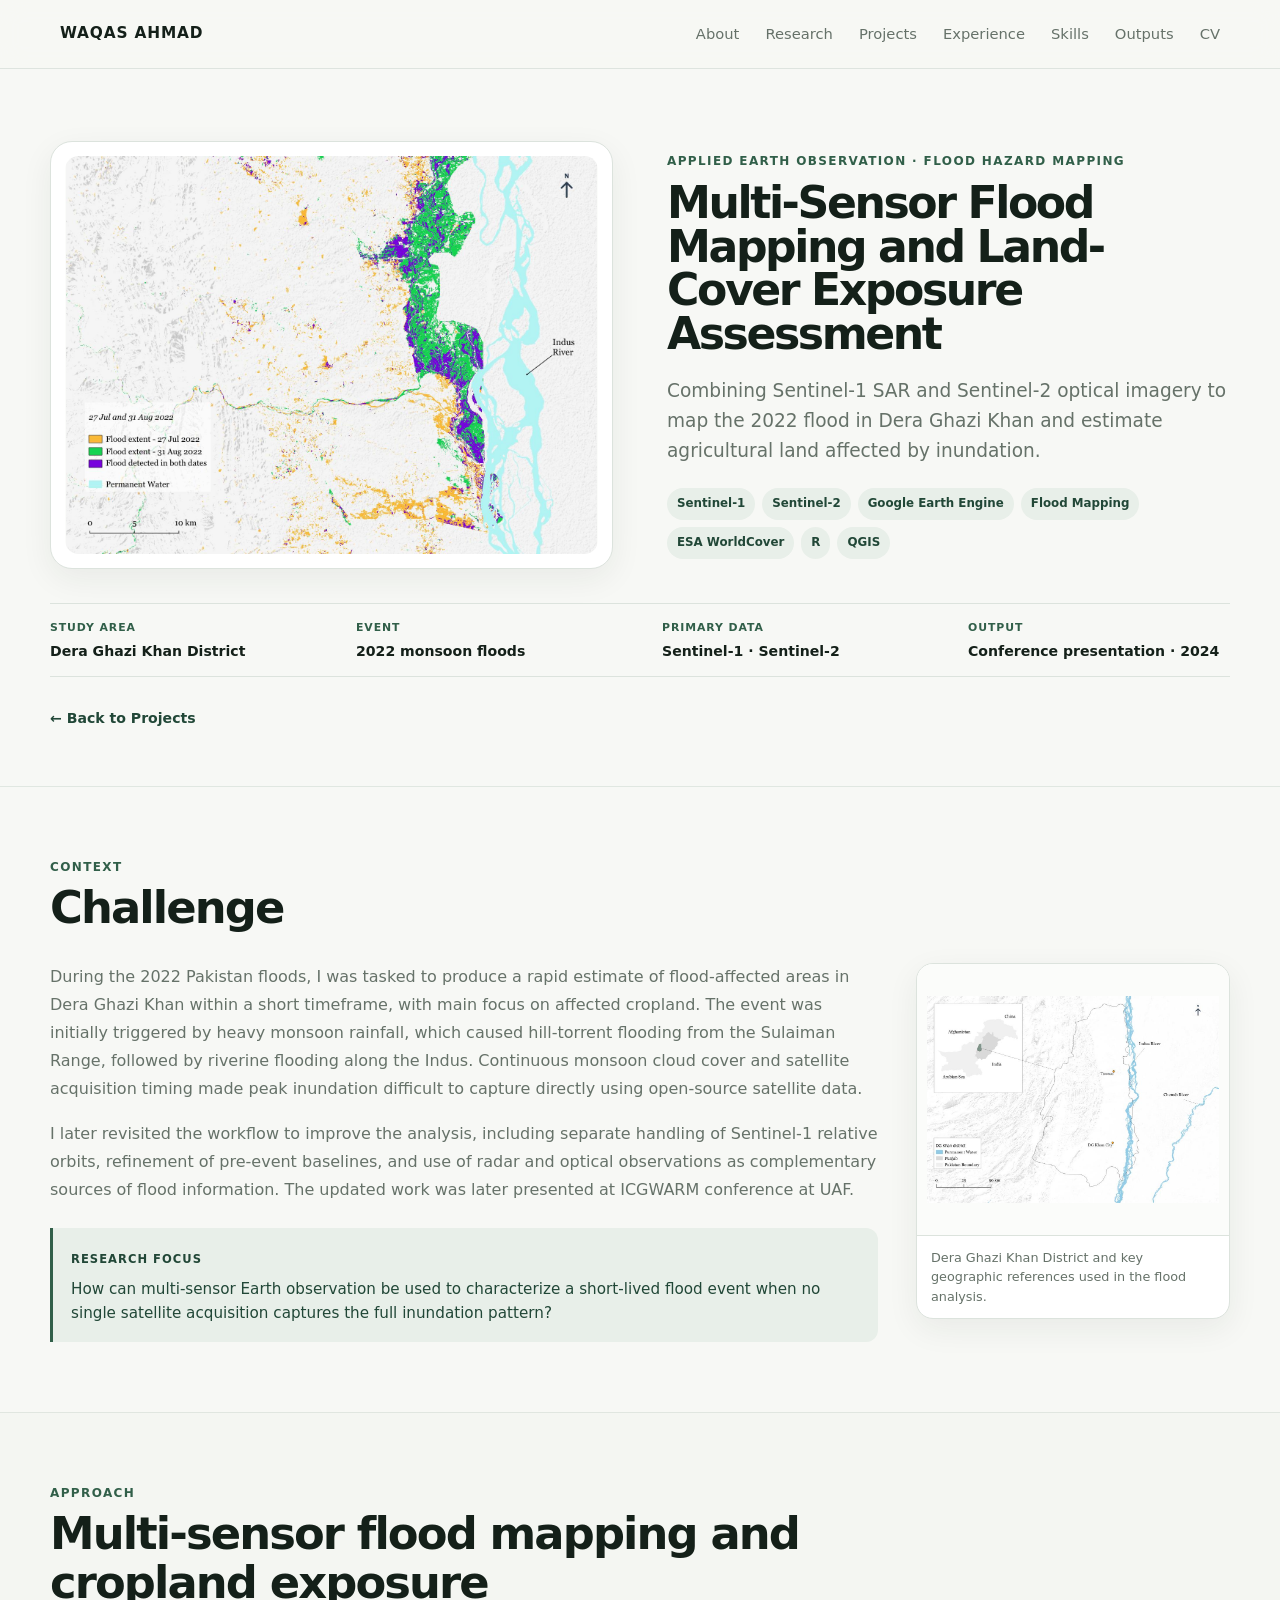
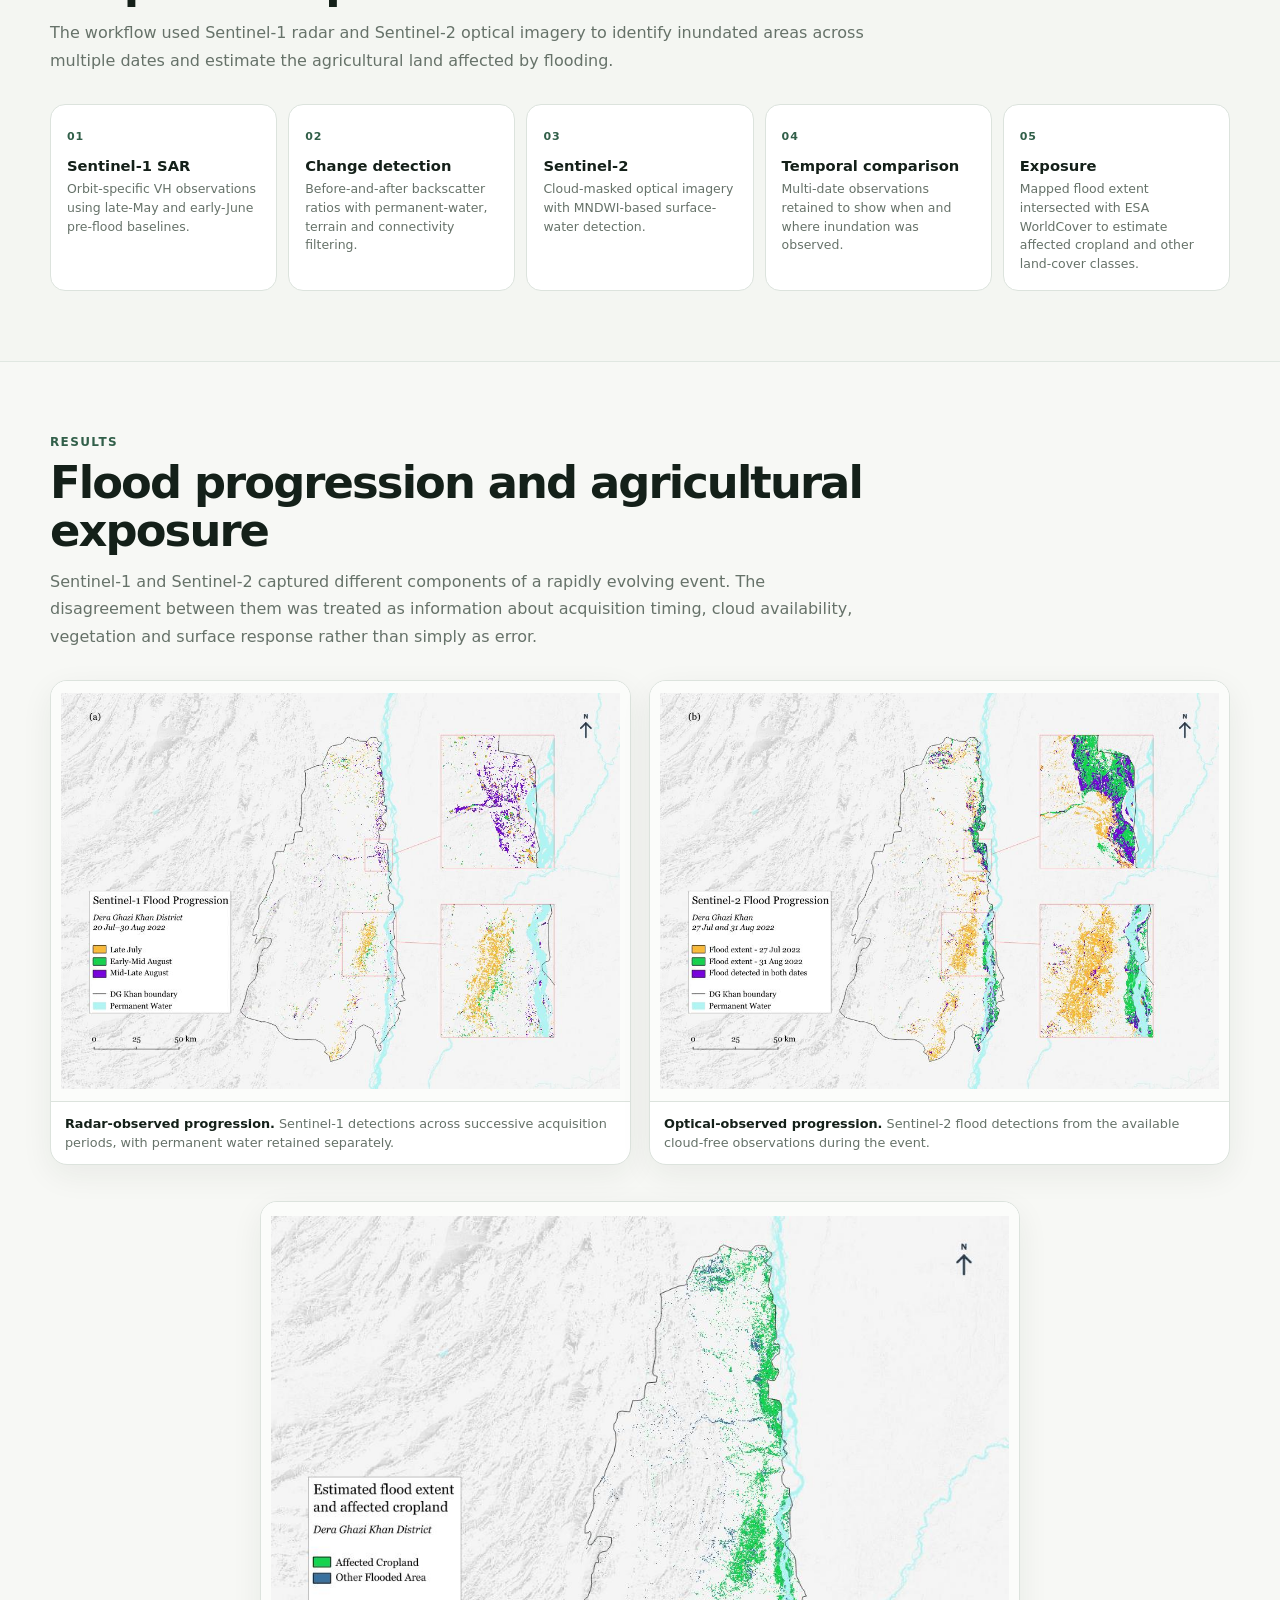
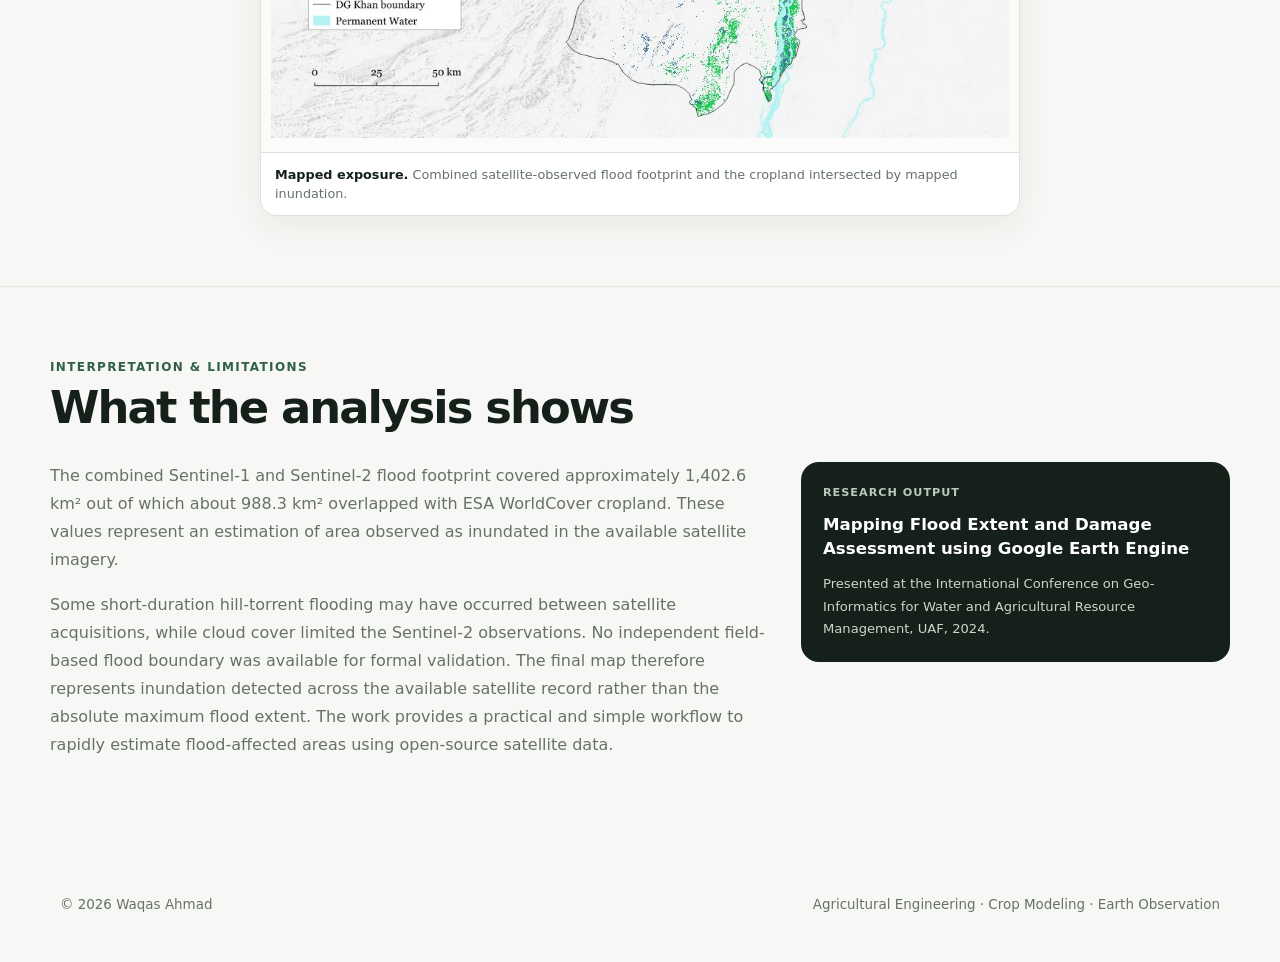
==== commit 957af888: "Project files updated Checked information, language, etc" ====
--- a/projects/flood-mapping.html
+++ b/projects/flood-mapping.html
@@ -38,7 +38,7 @@
           <div class="rp-kicker">Applied Earth Observation · Flood Hazard Mapping</div>
           <h1>Multi-Sensor Flood Mapping and Land-Cover Exposure Assessment</h1>
           <p class="rp-deck">
-            Combining Sentinel-1 SAR and Sentinel-2 optical observations to reconstruct a rapidly evolving 2022 flood event in Dera Ghazi Khan and estimate agricultural land exposed to mapped inundation.
+            Combining Sentinel-1 SAR and Sentinel-2 optical imagery to map the 2022 flood in Dera Ghazi Khan and estimate agricultural land affected by inundation.
           </p>
 
           <div class="rp-tags" aria-label="Project keywords">
@@ -74,10 +74,10 @@
       <div class="rp-context-grid">
         <div class="rp-copy">
           <p>
-            During the 2022 Pakistan floods, I was asked at the University of Agriculture Faisalabad to produce a rapid estimate of flood-affected areas in Dera Ghazi Khan under a short operational timeframe. The event combined hill-torrent flooding from the Sulaiman Range with later riverine flooding along the Indus, while persistent monsoon cloud cover and satellite acquisition timing made peak inundation difficult to observe directly.
+            During the 2022 Pakistan floods, I was tasked to produce a rapid estimate of flood-affected areas in Dera Ghazi Khan within a short timeframe, with main focus on affected cropland. The event was initially triggered by heavy monsoon rainfall, which caused hill-torrent flooding from the Sulaiman Range, followed by riverine flooding along the Indus. Continuous monsoon cloud cover and satellite acquisition timing made peak inundation difficult to capture directly using open-source satellite data.
           </p>
           <p>
-            I later revisited the original workflow to make it more defensible: Sentinel-1 relative orbits were handled separately, pre-event baselines were refined, and radar and optical detections were treated as complementary observations rather than being forced to agree.
+            I later revisited the workflow to improve the analysis, including separate handling of Sentinel-1 relative orbits, refinement of pre-event baselines, and use of radar and optical observations as complementary sources of flood information. The updated work was later presented at ICGWARM conference at UAF.
           </p>
 
           <div class="rp-question">
@@ -98,18 +98,18 @@
     <div class="container rp-content">
       <div class="rp-section-heading">
         <div class="rp-kicker">Approach</div>
-        <h2>Multi-sensor flood detection and exposure mapping</h2>
+        <h2>Multi-sensor flood mapping and cropland exposure</h2>
         <p>
-          The workflow retained the different strengths of radar and optical observations, then combined the mapped flood detections for land-cover exposure analysis.
+          The workflow used Sentinel-1 radar and Sentinel-2 optical imagery to identify inundated areas across multiple dates and estimate the agricultural land affected by flooding.
         </p>
       </div>
 
       <div class="rp-workflow">
-        <article><span>01</span><h3>Sentinel-1 SAR</h3><p>Orbit-specific VH observations with late-May / early-June pre-event baselines.</p></article>
-        <article><span>02</span><h3>Change detection</h3><p>Before/after backscatter ratios with permanent-water, terrain and connectivity filtering.</p></article>
-        <article><span>03</span><h3>Sentinel-2</h3><p>Cloud-masked optical observations with MNDWI-based surface-water detection.</p></article>
+        <article><span>01</span><h3>Sentinel-1 SAR</h3><p>Orbit-specific VH observations using late-May and early-June pre-flood baselines.</p></article>
+        <article><span>02</span><h3>Change detection</h3><p>Before-and-after backscatter ratios with permanent-water, terrain and connectivity filtering.</p></article>
+        <article><span>03</span><h3>Sentinel-2</h3><p>Cloud-masked optical imagery with MNDWI-based surface-water detection.</p></article>
         <article><span>04</span><h3>Temporal comparison</h3><p>Multi-date observations retained to show when and where inundation was observed.</p></article>
-        <article><span>05</span><h3>Exposure</h3><p>Combined flood detections intersected with ESA WorldCover land-cover classes.</p></article>
+        <article><span>05</span><h3>Exposure</h3><p>Mapped flood extent intersected with ESA WorldCover to estimate affected cropland and other land-cover classes.</p></article>
       </div>
     </div>
   </section>
@@ -162,16 +162,16 @@
     <div class="container rp-content">
       <div class="rp-section-heading">
         <div class="rp-kicker">Interpretation &amp; limitations</div>
-        <h2>What the analysis supports</h2>
+        <h2>What the analysis shows</h2>
       </div>
 
       <div class="rp-interpret-grid">
         <div class="rp-copy">
           <p>
-            The cumulative S1/S2 footprint represented approximately <strong>1,402.6 km²</strong> of satellite-observed inundation, of which about <strong>988.3 km²</strong> overlapped cropland. This is best interpreted as an exposure estimate rather than a direct measure of physical or economic damage.
+            The combined Sentinel-1 and Sentinel-2 flood footprint covered approximately 1,402.6 km² out of which about 988.3 km² overlapped with ESA WorldCover cropland. These values represent an estimation of area observed as inundated in the available satellite imagery.
           </p>
           <p>
-            Short-duration hill torrents may have passed between acquisitions, cloud cover restricted the optical record, and no independent field-based flood boundary was available for formal validation. The final map therefore represents observed inundation over the available satellite record rather than a reconstruction of the absolute maximum flood extent.
+            Some short-duration hill-torrent flooding may have occurred between satellite acquisitions, while cloud cover limited the Sentinel-2 observations. No independent field-based flood boundary was available for formal validation. The final map therefore represents inundation detected across the available satellite record rather than the absolute maximum flood extent. The work provides a practical and simple workflow to rapidly estimate flood-affected areas using open-source satellite data.
           </p>
         </div>
 
